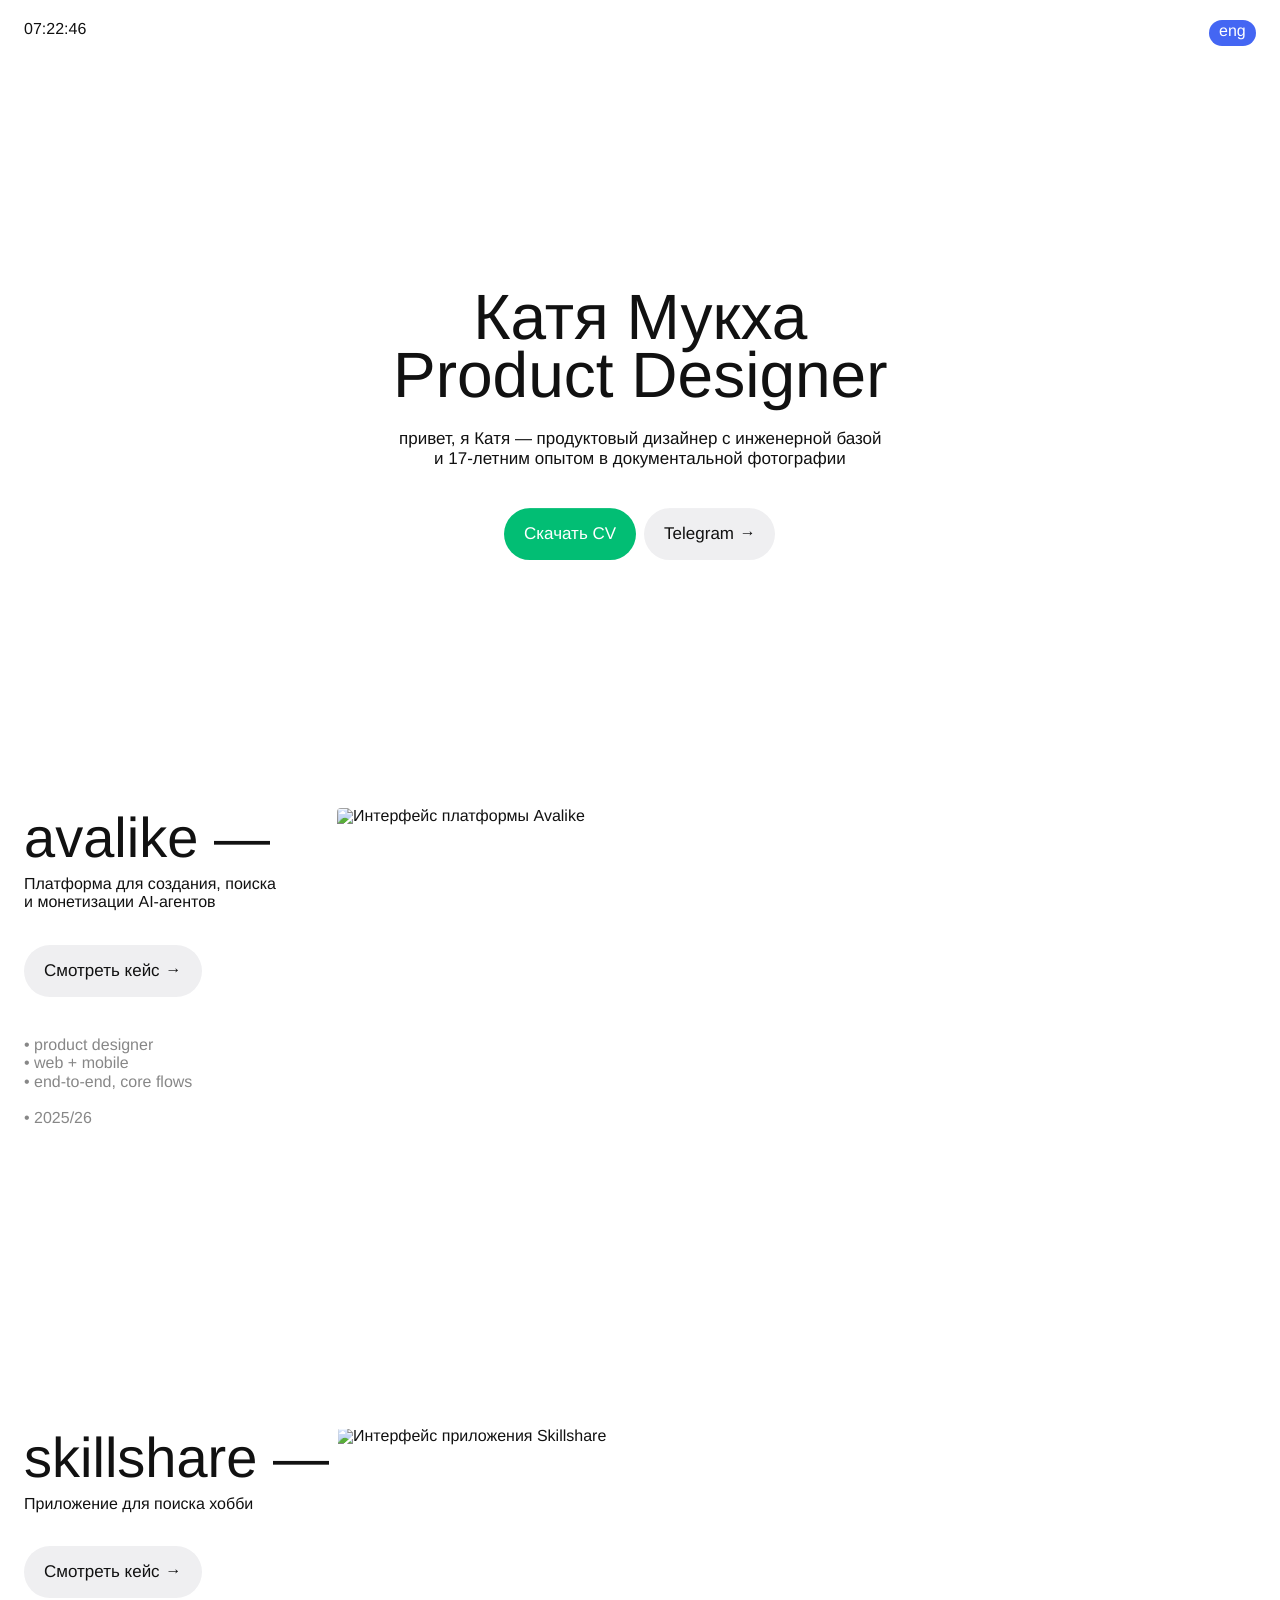
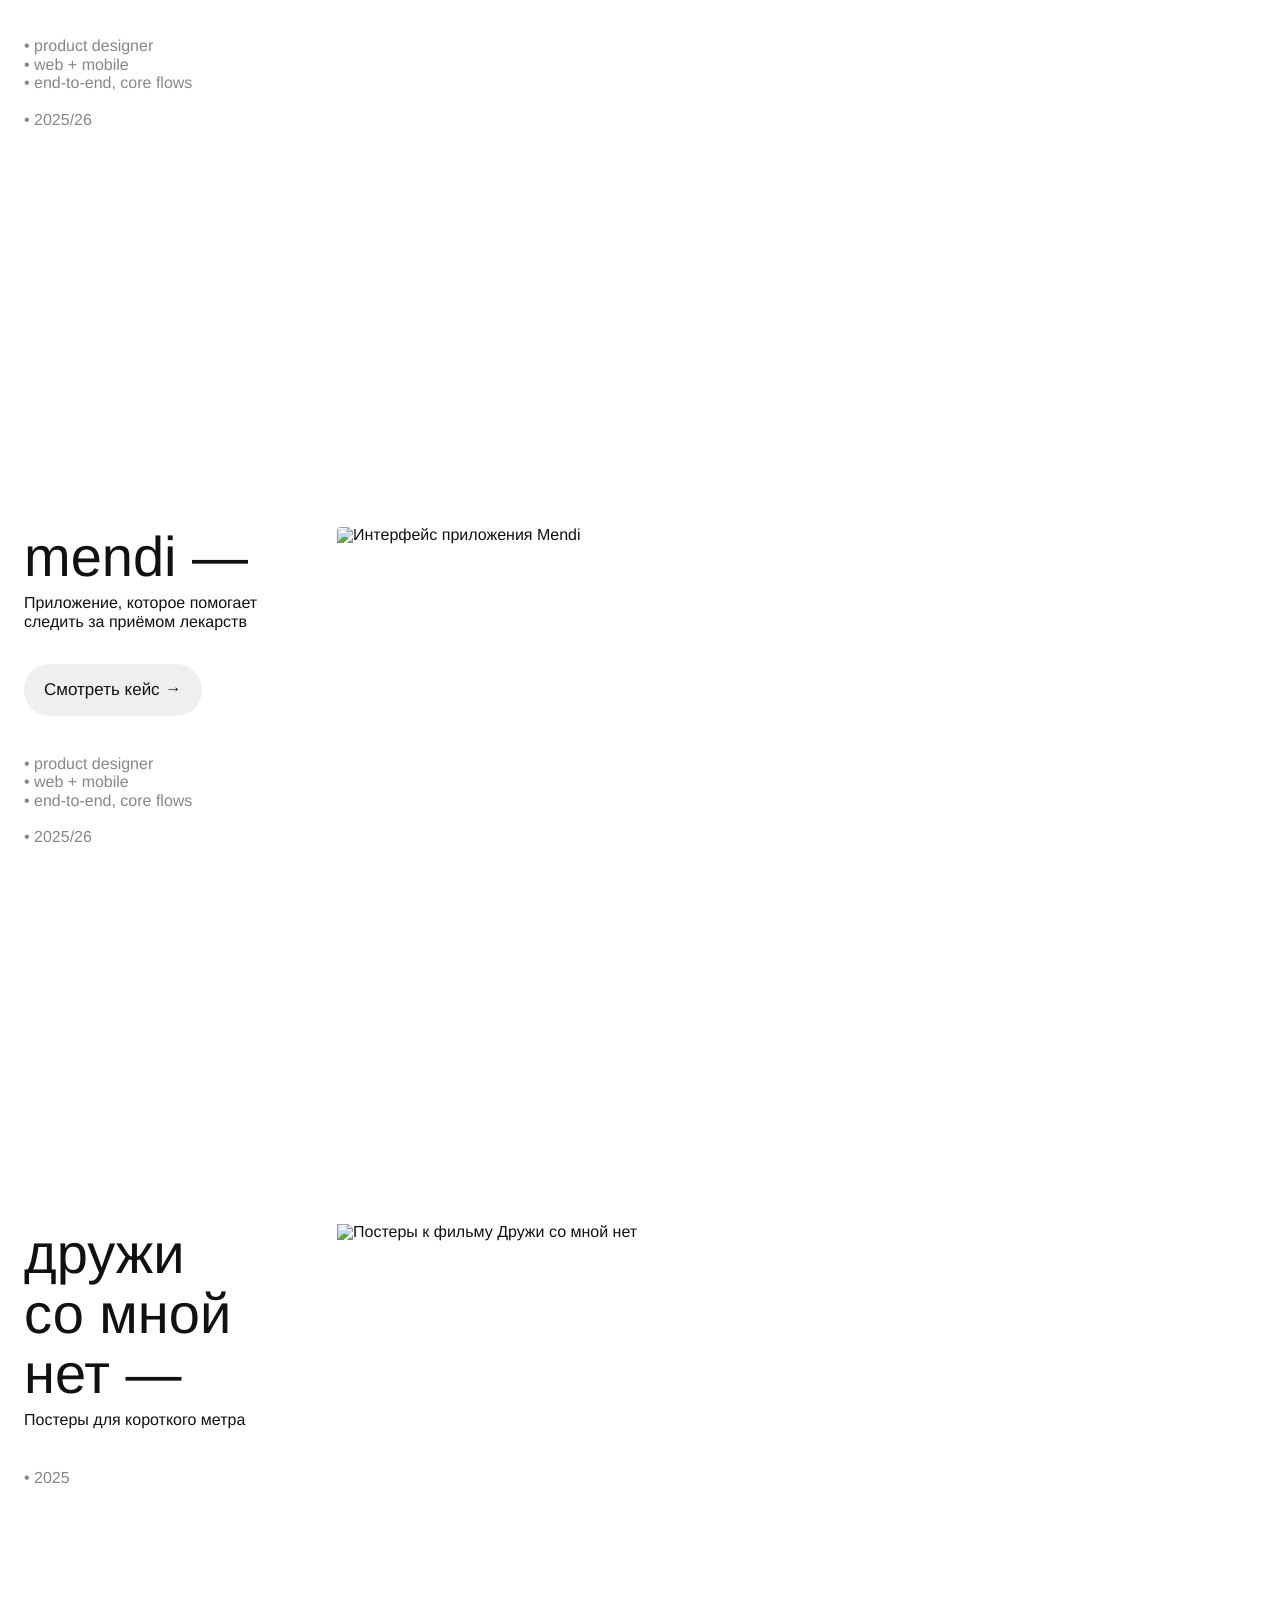
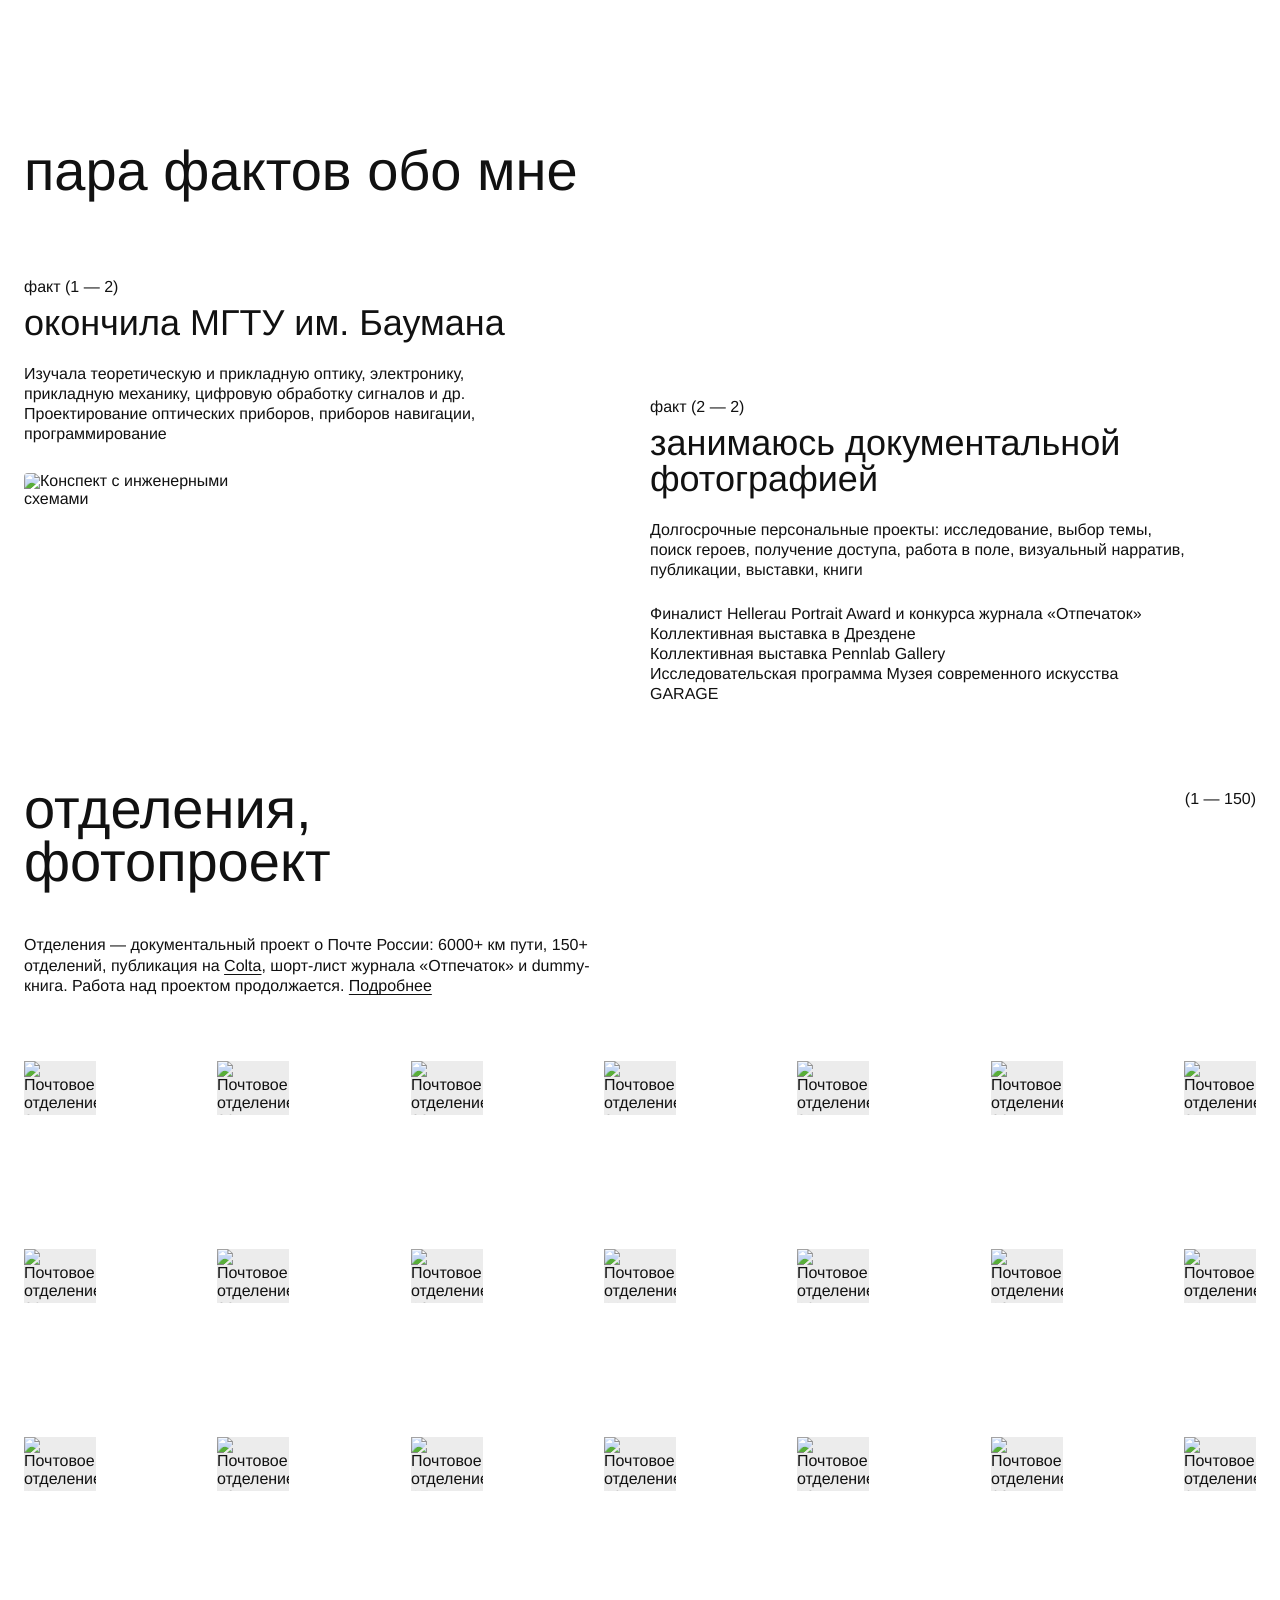
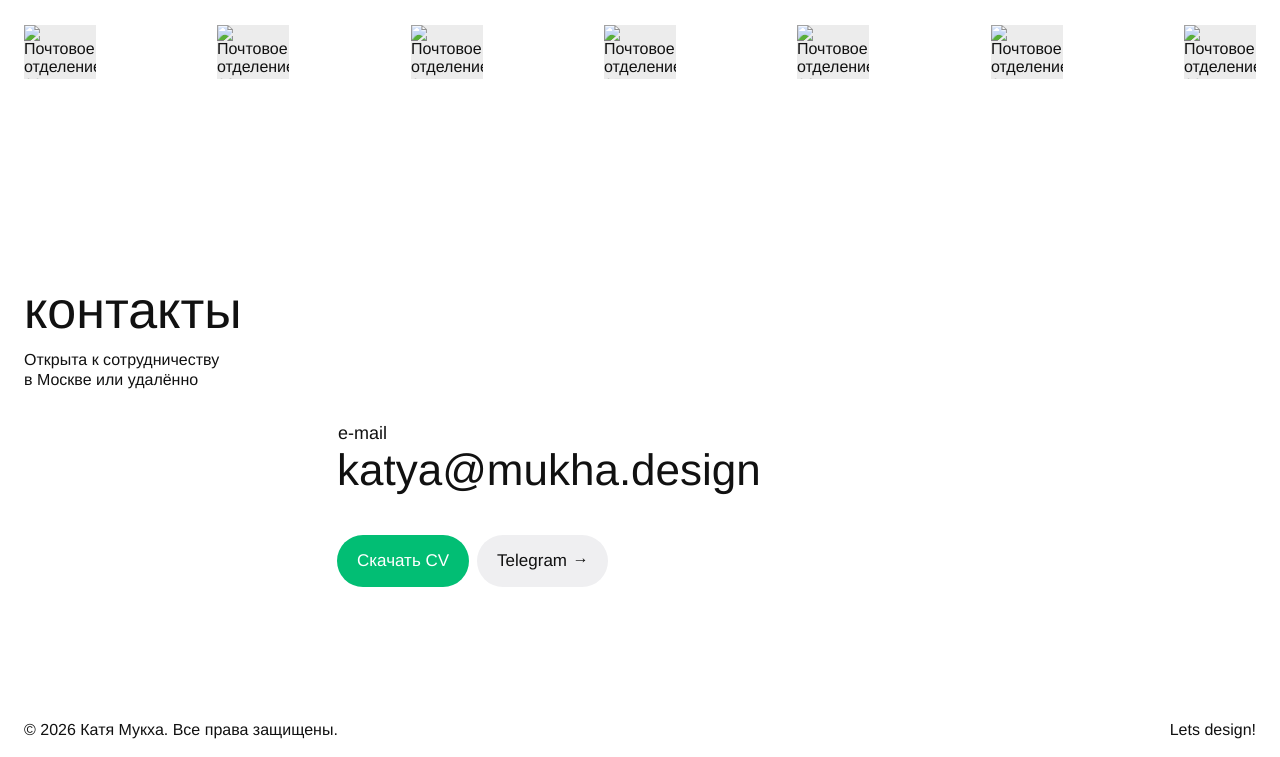
==== assets/images/index.html @ c57d410d "доработка" ====
<!doctype html>
<html lang="ru">
<head>
  <meta charset="utf-8" />
  <meta name="viewport" content="width=device-width, initial-scale=1" />
  <title>Катя Мукха — Product Designer</title>
  <link rel="icon" type="image/svg+xml" href="assets/favicon.svg" />
  <style>
    @font-face {
      font-family: "CoFo Sans";
      src:
        url("assets/fonts/cofosans-thin-trial.woff2") format("woff2"),
        url("assets/fonts/cofosanspro-thin-trial.woff") format("woff");
      font-weight: 100;
      font-style: normal;
      font-display: swap;
    }

    @font-face {
      font-family: "CoFo Sans";
      src:
        url("assets/fonts/cofosans-regular-trial.woff2") format("woff2"),
        url("assets/fonts/cofosanspro-regular-trial.woff") format("woff");
      font-weight: 400;
      font-style: normal;
      font-display: swap;
    }

    @font-face {
      font-family: "CoFo Sans";
      src: url("assets/fonts/cofosanspro-medium-trial.woff") format("woff");
      font-weight: 500;
      font-style: normal;
      font-display: swap;
    }

:root {
      --bg: #fff;
      --blue: #111111;
      --blue-hover: #2f3437;
      --link-hover: #454b4f;
      --graphite: #2f3437;
      --text: #111111;
      --page-x: 24px;
      --header-top: clamp(20px, 3.5svh, 28px);
      --hero-top: clamp(280px, 38svh, 345px);
      --bottom-offset: clamp(24px, 5svh, 40px);
      --hero-hand-center-y: 111px;
      --hero-visual-center-shift: 64px;
      --section-heading-size: 56px;
      --section-heading-line-height: 0.95;
      --font-main: "CoFo Sans", Arial, Helvetica, sans-serif;
    }

    * {
      box-sizing: border-box;
    }

    html,
    body {
      margin: 0;
      min-height: 100%;
      overflow-x: hidden;
      background: var(--bg);
      color: var(--text);
      font-family: var(--font-main);
      font-synthesis: none;
      -webkit-font-smoothing: antialiased;
      -moz-osx-font-smoothing: grayscale;
      text-rendering: geometricPrecision;
    }

    a {
      color: inherit;
      text-decoration: none;
    }

    .brand__name,
    .brand__role,
    .case-preview__title,
    .facts-section__title,
    .fact-card__title,
    .photo-project__title,
    .contacts__title {
      font-family: var(--font-main);
      font-weight: 100;
    }

    .custom-cursor {
      position: fixed;
      left: 0;
      top: 0;
      width: 20px;
      height: 20px;
      padding: 0;
      display: flex;
      align-items: center;
      justify-content: center;
      gap: 0;
      background: #4267ff;
      border: 0;
      border-radius: 50%;
      pointer-events: none;
      opacity: 0;
      transform: translate(-50%, -50%);
      z-index: 9998;
      overflow: hidden;
      white-space: nowrap;
      transition: opacity 0.15s ease, transform 0.15s ease, width 0.18s ease, height 0.18s ease, padding 0.18s ease, background-color 0.18s ease, border-radius 0.18s ease;
    }

    .custom-cursor::before {
      content: none;
    }

    .custom-cursor::after {
      content: "";
      color: #fff;
      font-family: var(--font-main);
      font-size: 14px;
      line-height: 1;
      transform: translateY(-1px);
    }

    .custom-cursor.is-case-hover {
      width: max-content;
      height: auto;
      padding: 4px 12px;
      gap: 8px;
      border-radius: 999px;
      background: #4267ff;
    }

    .custom-cursor.is-case-hover::before {
      content: "";
      flex: 0 0 auto;
      width: 15px;
      height: 11px;
      background: url("assets/images/eye.svg") center / contain no-repeat;
    }

    .custom-cursor.is-case-hover::after {
      content: "СМОТРЕТЬ КЕЙС";
      color: #fff;
      font-family: "CoFo Sans Mono Trial", "Courier New", monospace;
      font-size: 14px;
      line-height: 20px;
      font-weight: 400;
      letter-spacing: 0;
      transform: none;
    }

    .custom-cursor.is-visible {
      opacity: 1;
    }

    .custom-cursor.is-on-contacts {
      background: #4267ff;
    }

    .custom-cursor.is-on-light-control {
      background: #fff;
    }

    .custom-cursor.is-avatar-hover {
      opacity: 0;
    }

    .cursor-text-mask {
      position: fixed;
      inset: 0;
      z-index: 10000;
      pointer-events: none;
      color: var(--bg);
      opacity: 0;
      clip-path: circle(10px at var(--cursor-x, -100px) var(--cursor-y, -100px));
      transition: opacity 0.15s ease;
    }

    .cursor-text-mask * {
      color: #fff !important;
      border-color: #fff !important;
      text-decoration-color: #fff !important;
      box-shadow: none !important;
    }

    .cursor-text-mask.is-on-contacts * {
      color: #fff !important;
      border-color: #fff !important;
      text-decoration-color: #fff !important;
    }

    .cursor-text-mask.is-on-light-control * {
      color: #4267ff !important;
      border-color: #4267ff !important;
      text-decoration-color: #4267ff !important;
    }

    .cursor-text-mask.is-visible {
      opacity: 1;
    }

    .cursor-text-mask.is-hidden-on-media,
    .cursor-text-mask.is-hidden-on-avatar {
      opacity: 0;
    }

    .cursor-text-mask .site {
      background: transparent;
    }

    .cursor-text-mask .hero-screen,
    .cursor-text-mask .case-preview,
    .cursor-text-mask .facts-section,
    .cursor-text-mask .photo-project,
    .cursor-text-mask .contacts-section {
      background: transparent;
    }

    .cursor-text-mask img,
    .cursor-text-mask video,
    .cursor-text-mask picture,
    .cursor-text-mask .custom-cursor,
    .cursor-text-mask .cursor-text-mask {
      visibility: hidden;
    }

    .cursor-text-mask .cv-button,
    .cursor-text-mask .telegram-link,
    .cursor-text-mask .case-preview__button,
    .cursor-text-mask .language-switch {
      background: transparent !important;
      color: #fff !important;
      box-shadow: none;
    }

    .cursor-text-mask .char {
      opacity: 1;
      transform: none;
      animation: none;
    }

    .cursor-text-mask .case-preview::before,
    .cursor-text-mask .case-preview::after {
      color: #fff !important;
      border-color: #fff !important;
      text-decoration-color: #fff !important;
    }

    @media (pointer: fine) {
      html,
      body,
      a,
      button,
      .case-preview__media,
      .case-preview__media * {
        cursor: none;
      }
    }

    @media (pointer: coarse) {
      .custom-cursor,
      .cursor-text-mask {
        display: none;
      }
    }

    .site {
      width: 100%;
      min-height: 100%;
      overflow-x: clip;
      background: var(--bg);
    }

    .hero-screen {
      position: relative;
      width: 100%;
      min-height: 86svh;
      background: #fff;
      overflow: hidden;
    }

    .header {
      position: absolute;
      top: clamp(112px, 13svh, 142px);
      left: 50%;
      z-index: 2;
      width: min(760px, calc(100vw - var(--page-x) * 2));
      display: flex;
      flex-direction: column;
      align-items: center;
      justify-content: center;
      gap: 0;
      padding: 0;
      background: transparent;
      transform: translateX(-50%);
    }

    .brand {
      display: flex;
      flex-direction: column;
      align-items: center;
      margin: 0;
      text-align: center;
      text-decoration: none;
    }

    .hero-hand {
      width: auto;
      height: 33px;
      display: block;
      margin-bottom: 48px;
      object-fit: contain;
      opacity: 0;
      rotate: 0deg;
      transform: translateY(calc(50svh - var(--hero-hand-center-y))) scale(0.92);
      transform-origin: center center;
      transition: opacity 0.32s ease, transform 0.78s cubic-bezier(0.22, 1, 0.36, 1);
      will-change: opacity, transform, rotate;
    }

    .hero-screen.is-hand-visible .hero-hand {
      opacity: 1;
      transform: translateY(calc(50svh - var(--hero-hand-center-y))) scale(1);
    }

    .hero-screen.is-hand-settled .hero-hand {
      opacity: 1;
      transform: translateY(0) scale(1);
    }

    .hero-screen.is-hand-waving .hero-hand {
      animation: heroHandIntroWave 860ms cubic-bezier(0.22, 1, 0.36, 1) 120ms both;
    }

    .brand:hover .hero-hand,
    .hero-hand:hover {
      animation: heroHandHoverWave 820ms cubic-bezier(0.22, 1, 0.36, 1) both;
    }

    @keyframes heroHandIntroWave {
      0% { rotate: 0deg; }
      20% { rotate: 10deg; }
      40% { rotate: -8deg; }
      62% { rotate: 7deg; }
      82% { rotate: -3deg; }
      100% { rotate: 0deg; }
    }

    @keyframes heroHandHoverWave {
      0% { rotate: 0deg; }
      20% { rotate: 10deg; }
      40% { rotate: -8deg; }
      62% { rotate: 7deg; }
      82% { rotate: -3deg; }
      100% { rotate: 0deg; }
    }

    .brand__text {
      padding-top: 0;
      display: flex;
      flex-direction: column;
      align-items: center;
      justify-content: center;
      line-height: 54px;
      opacity: 0;
      transform: translateY(18px);
      transition: opacity 0.7s cubic-bezier(0.22, 1, 0.36, 1), transform 0.7s cubic-bezier(0.22, 1, 0.36, 1);
      will-change: opacity, transform;
    }

    .hero-screen.is-brand-visible .brand__text {
      opacity: 1;
      transform: translateY(0);
    }

    .brand__name {
      position: relative;
      margin: 0 0 6px;
      font-family: var(--font-main);
      font-size: 64px;
      line-height: 47px;
      font-weight: 100;
    }

    .brand__role {
      margin: 0;
      font-family: var(--font-main);
      font-size: 64px;
      line-height: 47px;
      font-weight: 100;
    }

    .header__actions {
      display: flex;
      align-items: center;
      justify-content: center;
      gap: 8px;
      margin-top: 38px;
      opacity: 0;
      transform: translateY(14px);
      transition: opacity 0.62s cubic-bezier(0.22, 1, 0.36, 1), transform 0.62s cubic-bezier(0.22, 1, 0.36, 1);
      will-change: opacity, transform;
    }

    .hero-screen.is-actions-visible .header__actions {
      opacity: 1;
      transform: translateY(0);
    }

    .telegram-link {
      display: inline-flex;
      align-items: center;
      justify-content: center;
      gap: 6px;
      height: 52px;
      width: auto;
      padding: 0 20px 2px;
      border-radius: 999px;
      background: #EFEFF1;
      color: var(--blue);
      font-family: var(--font-main);
      font-size: 17px;
      line-height: 1;
      font-weight: 400;
      text-decoration: none;
      transform-origin: center center;
      transition: color 0.2s ease, background-color 0.2s ease, transform 0.2s ease;
    }

    .telegram-link::after {
      content: "→";
      font-size: 0.94em;
      line-height: 1;
      transform: translateY(1px);
    }

    .telegram-link:hover {
      color: var(--link-hover);
      background: #EFEFF1;
      text-decoration: none;
      transform: scale(0.98);
    }

    .cv-button,
    .case-preview__button {
      display: inline-flex;
      align-items: center;
      justify-content: center;
      gap: 6px;
      border-radius: 999px;
      background: var(--blue);
      color: #fff;
      font-family: var(--font-main);
      font-size: 15px;
      line-height: 1;
      font-weight: 420;
      text-decoration: none;
      border: 0;
      outline: 0;
      box-shadow: none;
      transform-origin: center center;
      transition: background-color 0.2s ease, transform 0.2s ease;
      will-change: transform;
    }

    .cv-button,
    .case-preview__button {
      width: fit-content;
      min-width: 0;
      height: auto;
      padding: 10px 40px;
    }

    .cv-button {
      height: 52px;
      width: auto;
      padding: 0 20px 2px;
      font-family: var(--font-main);
      font-size: 17px;
      font-weight: 400;
      background: #02BE74;
    }

    .case-preview__button {
      width: 148px;
      height: 58px;
      padding: 0;
      font-family: var(--font-main);
      font-size: 14px;
      font-weight: 420;
      background: #EFEFF1;
      color: var(--blue);
    }

    .case-preview__button::after {
      content: "→";
      font-size: 0.94em;
      line-height: 1;
      transform: translateY(1px);
    }

    .cv-button:hover {
      background: #02BE74;
      transform: scale(0.98);
      border: 0;
      outline: 0;
      box-shadow: none;
    }

    .case-preview__button:hover {
      color: var(--link-hover);
      background: #EFEFF1;
      transform: scale(0.98);
      border: 0;
      outline: 0;
      box-shadow: none;
    }

    .cv-button:focus,
    .cv-button:focus-visible,
    .case-preview__button:focus,
    .case-preview__button:focus-visible {
      outline: 0;
      box-shadow: none;
    }

    .cv-button:active,
    .case-preview__button:active {
      transform: scale(0.96);
    }

    .hero {
      position: static;
      width: 100%;
      margin-top: 30px;
    }


    .hero__title {
      margin: 0 auto;
      max-width: 760px;
      font-family: var(--font-main);
      font-size: 17px;
      line-height: 1.2;
      font-weight: 500;
      letter-spacing: 0;
      text-align: center;
      overflow: visible;
    }

    .hero__line {
      display: block;
      width: fit-content;
      margin-right: auto;
      margin-left: auto;
      opacity: 0;
      transform: translateY(16px);
      will-change: opacity, transform;
      transition: opacity 0.66s cubic-bezier(0.22, 1, 0.36, 1), transform 0.66s cubic-bezier(0.22, 1, 0.36, 1);
    }

    .hero__line--2 {
      transition-delay: 0.1s;
    }

    .hero__line--3 {
      transition-delay: 0.2s;
    }

    .hero-screen.is-hero-text-visible .hero__line {
      opacity: 1;
      transform: translateY(0);
    }

    .hover-avatar {
      position: fixed;
      left: 0;
      top: 0;
      width: 200px;
      height: auto;
      display: block;
      opacity: 0;
      pointer-events: none;
      transform: translate(-50%, -50%) scale(0.18);
      transform-origin: center center;
      z-index: 9997;
      transition: opacity 0.2s ease, transform 0.28s cubic-bezier(0.22, 1, 0.36, 1);
      will-change: opacity, transform, left, top;
    }

    .hover-avatar.is-visible {
      opacity: 1;
      transform: translate(-50%, -50%) scale(1);
    }

    .scroll-wolf {
      position: fixed;
      right: 20px;
      bottom: 18px;
      z-index: 9996;
      width: 360px;
      height: 300px;
      opacity: 0;
      pointer-events: none;
      transform: translateY(140px) translateX(30px) scale(0.55) rotate(-8deg);
      transform-origin: right bottom;
      will-change: transform, opacity;
    }

    .scroll-wolf.is-visible {
      opacity: 1;
      animation: wolfEnter 0.7s cubic-bezier(0.22, 1, 0.36, 1) forwards,
        wolfIdle 1.1s ease-in-out 0.75s 2;
    }

    .scroll-wolf.is-biting .scroll-wolf__lower {
      animation: wolfJawSnap 0.18s ease-in-out 0s 5 alternate;
    }

    .scroll-wolf__body {
      position: relative;
      width: 100%;
      height: 100%;
    }

    .scroll-wolf__upper,
    .scroll-wolf__lower {
      position: absolute;
      right: 0;
      bottom: 0;
      display: block;
      width: 100%;
      height: auto;
      object-fit: contain;
      user-select: none;
      -webkit-user-drag: none;
    }

    .scroll-wolf__upper {
      z-index: 2;
    }

    .scroll-wolf__lower {
      z-index: 1;
      transform-origin: 82% 58%;
    }

    @keyframes wolfEnter {
      0% {
        opacity: 0;
        transform: translateY(140px) translateX(30px) scale(0.55) rotate(-8deg);
      }

      45% {
        opacity: 1;
        transform: translateY(-8px) translateX(0) scale(1.03) rotate(1deg);
      }

      70% {
        opacity: 1;
        transform: translateY(10px) translateX(0) scale(0.97) rotate(-2deg);
      }

      100% {
        opacity: 1;
        transform: translateY(0) translateX(0) scale(1) rotate(0deg);
      }
    }

    @keyframes wolfIdle {
      0%, 100% {
        transform: translateY(0) translateX(0) scale(1) rotate(0deg);
      }

      50% {
        transform: translateY(-4px) translateX(-2px) scale(1.01) rotate(-1deg);
      }
    }

    @keyframes wolfJawSnap {
      0% {
        transform: rotate(0deg) translateY(0);
      }

      100% {
        transform: rotate(16deg) translateY(6px);
      }
    }

    .hero__meta {
      position: absolute;
      left: 24px;
      right: auto;
      top: 20px;
      margin: 0;
      font-family: var(--font-main);
      font-size: 16px;
      line-height: 1.2;
      font-weight: 400;
      opacity: 1;
      transform: translateX(0);
      transition: transform 0.55s cubic-bezier(0.22, 1, 0.36, 1), opacity 0.35s ease;
      will-change: transform, opacity;
    }

    @keyframes heroMetaFade {
      from {
        opacity: 0;
      }

      to {
        opacity: 1;
      }
    }

    .hero__meta p {
      margin: 0;
    }

    .language-switch {
      position: absolute;
      top: 20px;
      right: 24px;
      display: inline-flex;
      align-items: center;
      justify-content: center;
      width: fit-content;
      min-width: 0;
      height: 26px;
      padding: 4px 10px 6px;
      border-radius: 18px;
      background: #4466F3;
      color: #FFFFFF;
      font-family: var(--font-main);
      font-size: 16px;
      line-height: 1;
      font-weight: 400;
      letter-spacing: 0;
      text-decoration: none;
      transform-origin: center center;
      transition: background-color 0.2s ease, transform 0.2s ease;
      will-change: transform;
    }

    .language-switch:hover {
      background: #4466F3;
      color: #FFFFFF;
      transform: scale(0.98);
    }

    .language-switch:active {
      transform: scale(0.96);
    }

    .animate-chars .word {
      display: inline-block;
      white-space: nowrap;
    }

    .animate-chars .char {
      display: inline-block;
      opacity: 0;
      transform: translateY(calc(10px + var(--i) * 0.06px));
      animation: charFadeUp 0.8s cubic-bezier(0.22, 1, 0.36, 1) forwards;
      animation-delay: calc(0.08s + var(--i) * 0.014s);
      will-change: opacity, transform;
    }

    .animate-chars--meta .char {
      transform: none;
      animation-name: metaFadeIn;
      animation-duration: 0.5s;
      animation-timing-function: ease;
      animation-delay: calc(2.35s + var(--i) * 0.012s);
    }

    @keyframes charFadeUp {
      to {
        opacity: 1;
        transform: translateY(0);
      }
    }

    @keyframes metaFadeIn {
      to {
        opacity: 1;
      }
    }

    .case-preview {
      position: relative;
      min-height: auto;
      padding: 0 var(--page-x) 92px;
      background: var(--bg);
    }

    .site > .case-preview:nth-of-type(even) {
      background: #fff;
    }

    .site > .case-preview:nth-of-type(odd) {
      background: var(--bg);
    }

    .case-preview--skillshare {
      background: #fff;
    }

    .case-preview__meta {
      display: grid;
      grid-template-columns: repeat(12, minmax(0, 1fr));
      column-gap: 20px;
      align-items: start;
      min-height: auto;
      padding-top: 8px;
      font-size: 16px;
      line-height: 1.2;
      font-weight: 400;
      color: var(--blue);
      opacity: 0;
      transform: translateY(8px);
      transition: opacity 0.45s ease 0.12s, transform 0.55s cubic-bezier(0.22, 1, 0.36, 1) 0.12s;
    }

    .case-preview.is-visible .case-preview__meta {
      opacity: 1;
      transform: translateY(0);
    }

    .case-preview__meta-item:first-child {
      grid-column: 1 / span 3;
    }

    .case-preview__meta-item:not(:first-child):not(.case-preview__meta-item--year) {
      grid-column: 4 / span 6;
    }

    .case-preview__meta-item--year {
      grid-column: 11 / -1;
      text-align: right;
    }

    .case-preview__content {
      display: grid;
      grid-template-columns: repeat(12, minmax(0, 1fr));
      column-gap: 20px;
      align-items: start;
      padding-top: 56px;
    }

    .case-preview__info {
      grid-column: 1 / span 3;
      min-width: 0;
      padding-top: 80px;
    }

    .case-preview__media {
      grid-column: 4 / -1;
      overflow: visible;
    }

    .case-preview__title {
      margin: 0 0 8px;
      font-family: var(--font-main);
      font-size: 56px;
      line-height: 60px;
      font-weight: 100;
      color: var(--blue);
      white-space: nowrap;
    }

    .case-preview__title-link {
      color: inherit;
      text-decoration: none;
      transition: color 0.2s ease, transform 0.2s ease;
    }

    .case-preview__title-link:hover {
      color: var(--blue-hover);
    }

    .case-preview__description {
      margin: 0 0 32px;
      font-family: var(--font-main);
      font-size: 16px;
      line-height: 115%;
      font-weight: 400;
      color: var(--blue);
    }

    .case-preview__media {
      min-width: 0;
    }

    .case-preview__image {
      width: 100%;
      height: auto;
      max-width: none;
      display: block;
      object-fit: contain;
      border: 0;
      outline: 0;
      box-shadow: none;
      background: transparent;
      transform: scale(1);
      transition: transform 0.24s ease, filter 0.24s ease;
      will-change: transform;
    }

    .case-preview:not(.case-preview--friends) .case-preview__media:hover .case-preview__image {
      transform: scale(0.985);
      filter: saturate(1.04);
    }

    .case-preview--avalike .case-preview__image {
      aspect-ratio: 1920 / 1061;
      border-radius: 4px;
    }

    .case-preview--skillshare .case-preview__image {
      aspect-ratio: 1920 / 1227;
    }

    .case-preview--mendi .case-preview__image {
      aspect-ratio: 1920 / 1222;
    }

    .case-preview--friends .case-preview__image {
      aspect-ratio: 1920 / 870;
    }

    video.case-preview__image {
      height: auto;
      border: 0;
      outline: 0;
      box-shadow: none;
      background: transparent;
      appearance: none;
    }

    .case-preview--skillshare .case-preview__image {
      clip-path: none;
    }

    .case-preview--friends {
      padding-bottom: 132px;
    }

    .facts-section {
      padding: 0 var(--page-x) 120px;
      background: #fff;
      color: var(--blue);
    }

    .facts-section__header {
      display: grid;
      grid-template-columns: repeat(12, minmax(0, 1fr));
      column-gap: 20px;
      padding-top: 28px;
    }

    .facts-section__title {
      grid-column: 1 / span 6;
      margin: 0;
      font-family: var(--font-main);
      font-size: 64px;
      line-height: 1;
      font-weight: 100;
      letter-spacing: 0;
    }

    .facts-section__grid {
      display: grid;
      grid-template-columns: repeat(12, minmax(0, 1fr));
      column-gap: 20px;
      align-items: start;
      margin-top: 180px;
    }

    .fact-card {
      color: var(--blue);
    }

    .fact-card--left {
      grid-column: 1 / span 5;
      transform: translateY(-100px);
    }

    .fact-card--right {
      grid-column: 7 / -1;
      transform: translateY(20px);
    }

    .fact-card__meta {
      margin: 0 0 8px;
      font-family: var(--font-main);
      font-size: 16px;
      line-height: 1.2;
      font-weight: 400;
    }

    .fact-card__title {
      margin: 0 0 24px;
      font-family: var(--font-main);
      font-size: 36px;
      line-height: 1;
      font-weight: 100;
    }

    .fact-card--left .fact-card__title {
      white-space: nowrap;
    }

    .fact-card--right .fact-card__title {
      white-space: nowrap;
    }

    .fact-card__text {
      max-width: 540px;
      margin: 0 0 24px;
      font-family: var(--font-main);
      font-size: 16px;
      line-height: 1.25;
      font-weight: 400;
    }

    .fact-card__image {
      display: block;
      width: 118px;
      height: auto;
      margin-top: 28px;
      object-fit: cover;
      border: 0;
      outline: 0;
      box-shadow: none;
    }

    .photo-project {
      min-height: 100svh;
      padding: 0 var(--page-x) calc(16.5svh + 4px);
      background: var(--bg);
      color: var(--blue);
    }

    .photo-project__header {
      display: grid;
      grid-template-columns: repeat(12, minmax(0, 1fr));
      column-gap: 20px;
      align-items: start;
      padding-top: 8px;
    }

    .photo-project__title {
      grid-column: 1 / span 6;
      grid-row: 1;
      margin: 0;
      font-family: var(--font-main);
      font-size: 60px;
      line-height: 0.95;
      font-weight: 100;
      letter-spacing: 0;
    }

    .photo-project__title-muted {
      color: rgba(17, 17, 17, 0.22);
    }

    .photo-project__counter {
      grid-column: 11 / -1;
      grid-row: 1;
      justify-self: end;
      margin-top: 8px;
      font-family: var(--font-main);
      font-size: 16px;
      line-height: 1.2;
      font-weight: 400;
    }

    .photo-project__description {
      grid-column: 1 / span 6;
      grid-row: 2;
      margin: 48px 0 0;
      max-width: none;
      font-family: var(--font-main);
      font-size: 16px;
      line-height: calc(1.15em + 2px);
      font-weight: 400;
      color: var(--blue);
    }

    .photo-project__more {
      display: inline;
      margin-top: 0;
      color: inherit;
      text-decoration: underline;
      text-decoration-thickness: 1px;
      text-underline-offset: 3px;
      transition: color 0.2s ease, transform 0.2s ease;
      transform-origin: left center;
      white-space: nowrap;
    }

    .photo-project__more:hover {
      color: var(--link-hover);
      transform: scale(0.98);
    }

    .photo-project__grid {
      display: grid;
      grid-template-columns: repeat(7, 72px);
      justify-content: space-between;
      column-gap: 0;
      row-gap: 134px;
      margin-top: 64px;
      overflow: visible;
    }

    .photo-project__item {
      position: relative;
      justify-self: stretch;
      width: 72px;
      margin: 0;
      z-index: 1;
    }

    .photo-project__item:hover {
      z-index: 20;
    }

    .photo-project__number {
      display: none;
    }

    .photo-project__image {
      width: 72px;
      aspect-ratio: 4 / 3;
      display: block;
      object-fit: cover;
      background: rgba(17, 17, 17, 0.08);
      border: 0;
      outline: 0;
      box-shadow: none;
      transform: scale(1);
      transform-origin: center center;
      transition: transform 0.28s cubic-bezier(0.22, 1, 0.36, 1);
      will-change: transform;
    }

    .photo-project__item:hover .photo-project__image {
      transform: scale(4.4146);
    }

    .photo-project__item:nth-child(7n + 1) .photo-project__image {
      transform-origin: left center;
    }

    .photo-project__item:nth-child(7n + 1):hover .photo-project__image {
      transform: translateX(-40px) scale(4.4146);
    }

    .photo-project__item:nth-child(7n) .photo-project__image {
      transform-origin: right center;
    }

    .photo-project__item:nth-child(7n):hover .photo-project__image {
      transform: translateX(40px) scale(4.4146);
    }

    .contacts-section {
      position: relative;
      min-height: 83.333svh;
      padding: 36px var(--page-x) 40px;
      background: var(--bg);
      color: var(--blue);
    }

    .contacts__title {
      margin: 0;
      font-family: var(--font-main);
      font-size: 60px;
      line-height: 0.95;
      font-weight: 100;
      letter-spacing: 0;
    }

    .contacts__name {
      margin: 0 0 10px;
      font-family: var(--font-main);
      font-size: 16px;
      line-height: 1.2;
      font-weight: 400;
    }

    .contacts__location {
      margin: 0 0 24px;
      font-family: var(--font-main);
      font-size: 16px;
      line-height: 1.2;
      font-weight: 400;
    }

    .contacts__intro {
      max-width: 300px;
      margin: 28px 0 0;
      font-family: var(--font-main);
      font-size: 16px;
      line-height: 1.5;
      font-weight: 400;
    }

    .contacts__details {
      position: absolute;
      left: var(--page-x);
      right: var(--page-x);
      bottom: 274px;
      display: grid;
      grid-template-columns: repeat(12, minmax(0, 1fr));
      column-gap: 40px;
      row-gap: 28px;
      margin-top: 0;
    }

    .contacts__item {
      margin: 0;
    }

    .contacts__item--email {
      grid-column: 4 / span 5;
      grid-row: 1;
      transform: translateY(40px);
    }

    .contacts__item--tel,
    .contacts__item--telegram {
      grid-column: 8 / -1;
      grid-row: 1;
      transform: translateY(40px);
    }

    .contacts__item--cv {
      grid-column: 4 / span 4;
      transform: translateY(44px);
    }

    .contacts__actions {
      display: flex;
      align-items: center;
      gap: 8px;
      margin-top: 20px;
    }

    .contacts__label {
      display: block;
      margin-bottom: 12px;
      font-family: var(--font-main);
      font-size: 16px;
      line-height: 1;
      font-weight: 400;
    }

    .contacts__value {
      position: relative;
      display: inline-block;
      font-family: var(--font-main);
      font-size: 30px;
      line-height: 1;
      font-weight: 400;
      color: inherit;
      text-decoration: none;
      transition: opacity 0.2s ease, transform 0.2s ease;
      transform-origin: center center;
    }

    .contacts__item--email .contacts__value,
    .contacts__item--tel .contacts__value {
      top: -8px;
      font-size: 24px;
      font-weight: 100;
      white-space: nowrap;
    }

    .contacts__value:hover {
      opacity: 0.72;
      transform: scale(0.98);
    }

    .contacts__year {
      position: absolute;
      left: var(--page-x);
      bottom: 20px;
      font-family: var(--font-main);
      font-size: 16px;
      line-height: 1.2;
      font-weight: 400;
    }



    /**/
    .hero-screen {
      min-height: 100svh;
    }

    .case-preview {
      min-height: auto;
      padding: 36px var(--page-x) 76px;
    }

    .case-preview--avalike {
      margin-top: -128px;
    }

    /**/
    @media (min-width: 901px) {
      .site .header {
        top: calc(50svh - var(--hero-visual-center-shift)); /**/
        transform: translate(-50%, -50%);
      }

      .site .hero-hand {
        --hero-hand-intro-y: calc(50svh - var(--hero-visual-center-shift) - var(--hero-hand-center-y)); /**/
        transform: translateY(var(--hero-hand-intro-y)) scale(0.92);
      }

      .site .hero-screen.is-hand-visible .hero-hand {
        transform: translateY(var(--hero-hand-intro-y)) scale(1);
      }

      .site .hero-screen.is-hand-settled .hero-hand {
        transform: translateY(0) scale(1);
      }
    }

    .case-preview__content {
      padding-top: 0;
    }

    .case-preview__info {
      padding-top: 0;
    }

    .case-preview__media {
      grid-column: 4 / -1;
      min-width: 0;
      align-self: start;
      overflow: visible;
    }

    .case-preview__image {
      width: 100%;
      height: auto;
      max-width: none;
      display: block;
      object-fit: contain;
      border: 0;
      outline: 0;
      box-shadow: none;
      background: transparent;
      transform: scale(1);
      transition: transform 0.24s ease, filter 0.24s ease;
      will-change: transform;
    }

    video.case-preview__image {
      height: auto;
      border: 0;
      outline: 0;
      box-shadow: none;
      background: transparent;
      appearance: none;
    }

    .case-preview--skillshare .case-preview__image {
      clip-path: inset(1px);
    }

    .case-preview--friends {
      padding-bottom: 56px;
    }

    .site > .case-preview:nth-of-type(even) {
      background: #fff;
    }

    .site > .case-preview:nth-of-type(odd) {
      background: var(--bg);
    }

    @media (prefers-reduced-motion: reduce) {
      .animate-chars .char,
      .hero-hand,
      .brand__text,
      .header__actions,
      .hero__line,
      .hero__meta,
      .language-switch {
        opacity: 1;
        transform: none;
        transition: none;
        animation: none;
      }
    }

    @media (max-width: 1200px) {
      .facts-section__title {
        grid-column: 1 / span 8;
        font-size: 56px;
      }

      .facts-section__grid {
        margin-top: 120px;
      }

      .fact-card--left {
        grid-column: 1 / span 5;
      }

      .fact-card--right {
        grid-column: 7 / span 5;
      }

      .case-preview__meta {
        grid-template-columns: repeat(12, minmax(0, 1fr));
        column-gap: 20px;
        font-size: 14px;
      }

      .case-preview__content {
        grid-template-columns: repeat(12, minmax(0, 1fr));
        column-gap: 20px;
      }

      .case-preview__info {
        grid-column: 1 / span 3;
        min-width: 0;
      }

      .case-preview__media {
        grid-column: 4 / -1;
      }

      .case-preview__title {
        font-size: 56px;
      }

      .case-preview__button {
        height: 58px;
        padding: 0 40px;
      }
    }

    @media (max-width: 900px) {
      :root {
        --page-x: 20px;
        --header-top: 20px;
        --hero-top: clamp(230px, 34svh, 300px);
        --bottom-offset: 24px;
        --hero-hand-center-y: 89px;
      }

      .header {
        align-items: center;
        top: 72px;
        left: 50%;
        width: min(560px, calc(100vw - var(--page-x) * 2));
        transform: translateX(-50%);
      }

      .hero-hand {
        width: auto;
        height: 33px;
        margin-bottom: 50px;
      }

      .brand__name {
        font-size: 44px;
        line-height: 0.84;
      }

      .brand__role {
        font-size: 44px;
        line-height: 0.84;
      }

      .header.is-scrolled .brand__name {
        font-size: 15px;
        line-height: 1.15;
      }

      .header.is-scrolled .brand__role {
        font-size: 15px;
        line-height: 1.15;
      }

      .header__actions {
        gap: 8px;
      }

      .telegram-link {
        display: inline-flex;
        width: auto;
        height: 52px;
        font-size: 17px;
      }

      .cv-button {
        width: auto;
        height: 52px;
        font-size: 17px;
      }

      .telegram-link {
        width: auto;
        height: 58px;
        font-size: 16px;
      }

      .case-preview__button {
        width: 148px;
        height: 58px;
        padding: 0;
      }

      .case-preview__button {
        font-size: 15px;
      }

      .hero {
        width: calc(100vw - var(--page-x) * 2);
        margin-top: 30px;
      }

      .hero__title {
        font-size: 17px;
        line-height: 1.2;
      }

      .hero__meta {
        left: 24px;
        right: auto;
        top: 20px;
        margin-top: 0;
        font-size: 16px;
        line-height: 1.2;
      }

      .language-switch {
        top: 20px;
        right: 24px;
        min-width: 0;
        height: 26px;
        padding: 4px 10px 6px;
        border-radius: 18px;
        font-size: 16px;
      }


      .case-preview {
        min-height: auto;
        padding-bottom: 68px;
      }

      .case-preview__meta {
        grid-template-columns: 1fr 1fr;
        row-gap: 10px;
        min-height: auto;
        padding-top: 12px;
        font-size: 14px;
      }

      .case-preview__meta-item:first-child,
      .case-preview__meta-item:not(:first-child):not(.case-preview__meta-item--year),
      .case-preview__meta-item--year {
        grid-column: auto;
      }

      .case-preview__meta-item--year {
        text-align: left;
      }

      .case-preview__content {
        grid-template-columns: 1fr;
        row-gap: 30px;
        padding-top: 40px;
      }

      .case-preview__info,
      .case-preview__media {
        grid-column: auto;
      }

      .case-preview__info {
        min-width: 0;
        padding-top: 0;
      }

      .case-preview__title {
        margin-bottom: 14px;
        font-size: 44px;
      }

      .facts-section {
        padding: 0 20px 96px;
      }

      .facts-section__title {
        grid-column: 1 / -1;
        font-size: 44px;
      }

      .facts-section__grid {
        grid-template-columns: 1fr;
        row-gap: 64px;
        margin-top: 80px;
      }

      .fact-card--left,
      .fact-card--right {
        grid-column: auto;
      }

      .fact-card--left {
        transform: translateY(-100px);
      }

      .fact-card--right {
        transform: translateY(20px);
      }

      .fact-card--left .fact-card__title,
      .fact-card--right .fact-card__title {
        white-space: normal;
      }

      .fact-card__text {
        max-width: 100%;
      }

      .photo-project__header {
        grid-template-columns: repeat(12, minmax(0, 1fr));
        row-gap: 0;
      }

      .photo-project__title {
        grid-column: 1 / span 9;
        grid-row: 1;
      }

      .photo-project__description {
        grid-column: 1 / span 6;
        grid-row: 2;
        margin-top: 14px;
        max-width: none;
      }

      .photo-project__counter {
        grid-column: 11 / -1;
        grid-row: 1;
        justify-self: end;
        margin-top: 8px;
      }

      .photo-project__grid {
        margin-top: 108px;
      }

      .case-preview__description {
        margin-bottom: 28px;
      }

      .case-preview__image {
        max-width: 100%;
      }
    }

    @media (min-width: 360px) and (max-width: 480px) {
      .header {
        gap: 16px;
      }

      .cv-button {
        width: auto;
        height: 52px;
        font-size: 17px;
      }

      .telegram-link {
        width: auto;
        height: 52px;
        font-size: 17px;
      }

      .case-preview__button {
        width: 148px;
        height: 58px;
        padding: 0;
      }

      .hero {
        margin-top: 30px;
      }

      .hero-hand {
        width: auto;
        height: 33px;
        margin-bottom: 38px;
      }

      .brand__name,
      .brand__role {
        font-size: clamp(38px, 11vw, 44px);
      }


      .case-preview__meta {
        grid-template-columns: 1fr;
        row-gap: 8px;
        font-size: 13px;
      }

      .case-preview__title {
        font-size: 36px;
      }

      .photo-project__item:hover .photo-project__image {
        transform: scale(3.6);
      }

      .photo-project__item:nth-child(7n + 1):hover .photo-project__image {
        transform: translateX(-20px) scale(3.6);
      }

      .photo-project__item:nth-child(7n):hover .photo-project__image {
        transform: translateX(20px) scale(3.6);
      }

      .case-preview__button {
        height: 58px;
        padding: 0;
        font-size: 15px;
      }

      .facts-section {
        padding: 0 20px 80px;
      }

      .facts-section__header,
      .facts-section__grid {
        column-gap: 16px;
      }

      .facts-section__title {
        font-size: 36px;
      }

      .fact-card__meta,
      .fact-card__text {
        font-size: 15px;
      }

      .fact-card__title {
        font-size: 36px;
      }

      .fact-card__image {
        width: 96px;
      }

      .contacts-section {
        padding: 36px 20px 32px;
      }

      .contacts__title {
        font-size: 44px;
      }

      .contacts__intro {
        max-width: 320px;
        font-size: 14px;
      }

      .contacts__details {
        grid-template-columns: repeat(12, minmax(0, 1fr));
        row-gap: 28px;
        margin-top: 0;
      }

      .contacts__item--email {
        grid-column: 4 / span 5;
      }

      .contacts__item--telegram {
        grid-column: 9 / span 3;
      }

      .contacts__item--cv {
        grid-column: 4 / span 4;
      }

      .contacts__value {
        font-size: 24px;
      }

      .contacts__year {
        left: 20px;
        right: auto;
        bottom: 20px;
        font-size: 16px;
      }
    }

    @media (max-width: 760px) {
      .contacts__details {
        grid-template-columns: 1fr;
        row-gap: 40px;
      }

      .contacts__item--email,
      .contacts__item--tel,
      .contacts__item--telegram,
      .contacts__item--cv {
        grid-column: 1 / -1;
      }
    }

    @media (max-width: 800px) {
      .header__actions {
        gap: 8px;
      }
    }

  

    @media (max-width: 900px) {
      .hero-screen {
        min-height: 86svh;
      }

      .case-preview--avalike {
        margin-top: 0;
      }
    }

  
    /**/
    .hero-screen {
      background: #fff;
    }

    .case-preview--avalike {
      background: var(--bg);
    }

    .case-preview--skillshare {
      background: #fff;
    }

    .case-preview--mendi {
      background: var(--bg);
    }

    .case-preview--friends {
      display: block;
      background: #fff;
    }

    .facts-section {
      background: var(--bg);
    }

    .photo-project {
      background: #fff;
    }

    .contacts-section {
      background: var(--bg);
    }

  
    /*---------------*/
    .site > .hero-screen {
      background: #fff;
    }

    .site > .case-preview.case-preview--avalike {
      background: #fff;
    }

    .site > .case-preview.case-preview--skillshare {
      background: #fff;
    }

    .site > .case-preview.case-preview--mendi {
      background: #fff;
    }

    .site > .case-preview.case-preview--friends {
      display: block;
      background: #fff;
    }

    .site > .facts-section {
      background: #fff;
    }

    .site > .photo-project {
      background: #fff;
    }

    .site > .contacts-section {
      background: #fff;
    }

  
    /* Final case button style from Figma */
    .site .cv-button,
    .site .telegram-link {
      height: 52px;
    }

    .site .case-preview__button {
      display: inline-flex;
      align-items: center;
      justify-content: center;
      gap: 8px;
      width: fit-content;
      min-width: 0;
      height: 52px;
      padding: 0 20px 2px;
      border-radius: 999px;
      background: #EFEFF1;
      color: var(--blue);
      font-family: var(--font-main);
      font-size: 17px;
      line-height: 1;
      font-weight: 400;
      text-decoration: none;
      border: 0;
      outline: 0;
      box-shadow: none;
      transform-origin: center center;
      transition: background-color 0.2s ease, transform 0.2s ease;
      will-change: transform;
    }

    .site .case-preview__button::after {
      content: "→";
      font-size: 0.94em;
      line-height: 1;
      transform: translateY(1px);
    }

    .site .case-preview__button:hover {
      background: #EFEFF1;
      color: var(--link-hover);
      transform: scale(0.98);
      border: 0;
      outline: 0;
      box-shadow: none;
    }

    .site .case-preview__button:focus,
    .site .case-preview__button:focus-visible {
      outline: 0;
      box-shadow: none;
    }

    .site .case-preview__button:active {
      transform: scale(0.96);
    }

  
    /* Final hero brand typography */
    .brand__text {
      line-height: normal;
      gap: 6px;
    }

    .brand__name,
    .brand__role {
      font-size: 64px;
      line-height: 48px;
    }

  
    /* Final case title vertical position:
       section top padding 36px + eyebrow 16px + margin 8px = title starts at 60px */
    .site .case-preview__eyebrow {
      margin-bottom: 8px;
    }

  
    /* Final case meta layout for first three cases */
    .site .case-preview {
      --case-text-line-height: 18.4px;
    }

    .site .case-preview:not(.case-preview--friends) .case-preview__description {
      margin: 0 0 32px;
      font-size: 16px;
      line-height: 115%;
      color: var(--blue);
    }

    .site .case-preview__details {
      max-width: 250px;
      margin: 40px 0 0;
      font-family: var(--font-main);
      font-size: 16px;
      line-height: 115%;
      font-weight: 400;
      color: var(--blue);
    }

    .site .case-preview__bullets {
      list-style: none;
      padding: 0;
      margin: 0 0 1em;
      opacity: 0.5;
    }

    .site .case-preview__bullets li {
      margin: 0;
    }

    .site .case-preview__bullets .case-preview__bullet-year {
      margin-top: var(--case-text-line-height);
    }

    .site .case-preview__bullets li::before {
      content: "• ";
    }

    .site .case-preview:not(.case-preview--friends) .case-preview__year {
      margin: 0;
      font-family: var(--font-main);
      font-size: 16px;
      line-height: var(--case-text-line-height);
      font-weight: 400;
      color: var(--blue);
    }

    .site .case-preview__image {
      border-radius: 4px;
    }

    .site .case-preview--friends .case-preview__image {
      border-radius: 0;
    }

  
    /* Final intro animation: avalike appears last from below */
    .case-preview--avalike {
      opacity: 0;
      transform: translateY(96px);
      transition:
        opacity 0.72s cubic-bezier(0.22, 1, 0.36, 1),
        transform 0.86s cubic-bezier(0.22, 1, 0.36, 1);
      will-change: opacity, transform;
    }

    .case-preview--avalike.is-intro-visible {
      opacity: 1;
      transform: translateY(0);
    }

    @media (prefers-reduced-motion: reduce) {
      .hero-screen.is-hand-waving .hero-hand,
      .brand:hover .hero-hand,
      .hero-hand:hover {
        animation: none;
      }

      .case-preview--avalike {
        opacity: 1;
        transform: none;
        transition: none;
      }
    }

  
    /* Final case title position */
    .site .case-preview__info {
      padding-top: 0;
    }

  
    /* Final photo project counter */
    .site .photo-project__counter {
      font-size: 16px;
      line-height: 1.2;
      justify-self: end;
    }

  
    /* Final contacts background */
    .site > .contacts-section {
      background: var(--bg);
    }

  
    /* Final contacts typography and spacing */
    .site .contacts__intro {
      margin-top: 12px;
    }

    .site .contacts__value {
      font-weight: 300;
    }

  
    /* Final contacts title top offset */
    .site > .contacts-section {
      padding-top: 8px;
    }

  
    /* Final case meta vertical offset */
    .site .case-preview:not(.case-preview--friends) .case-preview__description {
      margin-bottom: 32px;
    }

  
    /* Final contacts values weight */
    .site .contacts__value {
      font-weight: 400;
    }

  
    /* Final visual weight for main headings: closer to Figma Thin */
    .site .brand__name,
    .site .brand__role,
    .site .case-preview__title,
    .site .facts-section__title,
    .site .fact-card__title,
    .site .photo-project__title,
    .site .contacts__title {
      font-weight: 200;
    }

    /* Final shared scale for non-hero section headings */
    .site .case-preview__title,
    .site .facts-section__title,
    .site .photo-project__title,
    .site .contacts__title {
      font-size: var(--section-heading-size);
      line-height: var(--section-heading-line-height);
    }

    @media (min-width: 900px) and (max-width: 1180px) {
      .site {
        --section-heading-size: 48px;
      }
    }

    @media (min-width: 481px) and (max-width: 900px) {
      .site {
        --section-heading-size: 44px;
      }
    }

  
    /* Final hero brand vertical gap */
    .site .brand__text {
      gap: 4px;
    }

  
    /* Mobile hero preset: 360-480px viewport width */
    @media (min-width: 360px) and (max-width: 480px) {
      .site .hero-hand {
        width: 28px;
        height: auto;
        margin-bottom: 34px;
      }

      .site .brand__name,
      .site .brand__role {
        font-size: 46px;
        line-height: 48px;
      }

      .site .brand__text {
        gap: 4px;
      }

      .site .hero {
        margin-top: 26px;
      }

      .site .hero__title {
        font-size: 16px;
        line-height: 1.2;
      }

      .site .header__actions {
        margin-top: 32px;
      }

      .site .cv-button,
      .site .telegram-link {
        height: 56px;
      }
    }

  
    /* Mobile preset: 360-480px viewport width */
    .hero__title-mobile {
      display: none;
    }

    @media (min-width: 360px) and (max-width: 480px) {
      :root {
        --page-x: 12px;
      }

      .site .brand__text {
        gap: 4px;
      }

      .site .hero__title-desktop {
        display: none;
      }

      .site .hero__title-mobile {
        display: block;
        opacity: 0;
        transform: translateY(16px);
        transition:
          opacity 0.66s cubic-bezier(0.22, 1, 0.36, 1),
          transform 0.66s cubic-bezier(0.22, 1, 0.36, 1);
        will-change: opacity, transform;
      }

      .site .hero-screen.is-hero-text-visible .hero__title-mobile {
        opacity: 1;
        transform: translateY(0);
      }

      .site .header__actions {
        gap: 8px;
      }
    }

  
    /* Mobile brand gap correction: 12px closer */
    @media (min-width: 360px) and (max-width: 480px) {
      .site .brand__role {
        margin-top: -12px;
      }
    }

  
    /* Mobile hero compact tuning: 360-480px viewport width */
    @media (min-width: 360px) and (max-width: 480px) {
      .site .header {
        top: 172px;
      }

      .site .hero-hand {
        width: 28px;
        height: auto;
        margin-bottom: 34px;
      }

      .site .brand__name,
      .site .brand__role {
        font-size: 42px;
        line-height: 48px;
      }

      .site .brand__text {
        gap: 4px;
      }

      .site .brand__role {
        margin-top: -16px;
      }

      .site .hero {
        margin-top: 26px;
      }

      .site .hero__title {
        font-size: 14px;
        line-height: 1.2;
      }

      .site .header__actions {
        gap: 8px;
        margin-top: 32px;
      }

      .site .cv-button,
      .site .telegram-link {
        height: 56px;
        font-size: 15px;
      }
    }

  
    /* Final mobile tuning: 360-480px viewport width */
    @media (min-width: 360px) and (max-width: 480px) {
      :root {
        --page-x: 12px;
      }

      .site .hero__meta {
        left: 12px;
        right: auto;
      }

      .site .language-switch {
        right: 12px;
      }

      .site .brand__role {
        margin-top: -20px;
      }
    }

  
    /* Final mobile hero top controls and text sizes: 360-480px viewport width */
    @media (min-width: 360px) and (max-width: 480px) {
      .site .hero__meta {
        top: 16px;
      }

      .site .language-switch {
        top: 16px;
      }

      .site .hero__title {
        font-size: 16px;
        line-height: 1.2;
      }

      .site .cv-button,
      .site .telegram-link {
        font-size: 16px;
      }
    }

  
    /* Final mobile button text size: 360-480px viewport width */
    @media (min-width: 360px) and (max-width: 480px) {
      .site .cv-button,
      .site .telegram-link {
        font-size: 17px;
      }
    }

  
    /* Final mobile subtitle size: 360-480px viewport width */
    @media (min-width: 360px) and (max-width: 480px) {
      .site .hero__title {
        font-size: 17px;
        line-height: 1.2;
      }
    }

  
    /* iPhone 17 / mobile layout reference */
    @media (min-width: 360px) and (max-width: 480px) {
      :root {
        --page-x: 12px;
      }

      .site .hero-screen {
        min-height: calc(100svh - 140px);
      }

      .site .hero__meta {
        display: none;
      }

      .site .language-switch {
        top: 16px;
        right: 12px;
      }

      .site .header {
        top: 172px;
      }

      .site .hero-hand {
        width: 28px;
        height: auto;
        margin-bottom: 34px;
      }

      .site .brand__name,
      .site .brand__role {
        font-size: 42px;
        line-height: 48px;
      }

      .site .brand__text {
        gap: 4px;
      }

      .site .brand__role {
        margin-top: -20px;
      }

      .site .hero {
        margin-top: 26px;
      }

      .site .hero__title {
        font-size: 17px;
        line-height: 1.2;
      }

      .site .header__actions {
        gap: 8px;
        margin-top: 32px;
      }

      .site .cv-button,
      .site .telegram-link {
        height: 56px;
        font-size: 17px;
      }

      .site .case-preview {
        position: relative;
        padding: 36px var(--page-x) 56px;
      }

      .site .case-preview--avalike {
        margin-top: 0;
      }

      .site .case-preview::before,
      .site .case-preview::after {
        position: absolute;
        top: 20px;
        font-family: var(--font-main);
        font-size: 16px;
        line-height: 1;
        font-weight: 400;
        color: var(--blue);
      }

      .site .case-preview::before {
        left: var(--page-x);
      }

      .site .case-preview::after {
        right: var(--page-x);
      }

      .site .case-preview--avalike::before {
        content: "(1 — 3)";
      }

      .site .case-preview--skillshare::before {
        content: "(2 — 3)";
      }

      .site .case-preview--mendi::before {
        content: "(3 — 3)";
      }

      .site .case-preview--avalike::after,
      .site .case-preview--skillshare::after,
      .site .case-preview--mendi::after {
        content: "2025/26";
      }

      .site .case-preview__content {
        grid-template-columns: 1fr;
        row-gap: calc(var(--case-text-line-height) * 2);
        padding-top: 0;
      }

      .site .case-preview__info,
      .site .case-preview__media {
        grid-column: auto;
      }

      .site .case-preview__info {
        padding-top: 24px;
      }

      .site .case-preview__title {
        margin: 0 0 26px;
        font-size: 42px;
        line-height: 0.95;
        white-space: nowrap;
      }

      .site .case-preview__description {
        max-width: 315px;
        margin: 0 0 var(--case-text-line-height);
        font-size: 16px;
        line-height: var(--case-text-line-height);
        color: var(--blue);
      }

      .site .case-preview:not(.case-preview--friends) .case-preview__details {
        max-width: 315px;
        margin: 0;
        font-size: 16px;
        line-height: var(--case-text-line-height);
        color: var(--blue);
      }

      .site .case-preview__bullets {
        margin: 0;
      }

      .site .case-preview__year {
        display: none;
      }

      .site .case-preview__button {
        display: none;
      }

      .site .case-preview__media {
        width: 100%;
        min-width: 0;
      }

      .site .case-preview__image {
        width: 100%;
        height: auto;
        max-width: none;
        display: block;
        object-fit: contain;
        border-radius: 4px;
      }
    }

  
    /* Final mobile clock visibility */
    @media (min-width: 360px) and (max-width: 480px) {
      .site .hero__meta {
        display: block;
        top: 16px;
        left: 12px;
        right: auto;
      }
    }

  
    /* Final mobile hero geometry:
       hero height ends exactly where Avalike starts; content is centered inside that area */
    @media (min-width: 360px) and (max-width: 480px) {
      .site .hero-screen {
        min-height: calc(100svh - 140px);
      }

      .site .header {
        top: 50%;
        transform: translate(-50%, -50%);
      }

      .site .case-preview--avalike {
        margin-top: 0;
      }

      .site .hero-hand {
        margin-bottom: 22px;
      }

      .site .hero {
        margin-top: 2px;
      }

      .site .header__actions {
        margin-top: 8px;
      }
    }

    @media (min-width: 480px) and (max-width: 540px) {
      :root {
        --page-x: 12px;
      }

      .site .hero-screen {
        min-height: calc(100svh - 140px);
      }

      .site .hero__meta {
        display: block;
        top: 16px;
        left: 12px;
        right: auto;
      }

      .site .language-switch {
        top: 16px;
        right: 12px;
      }

      .site .header {
        top: 50%;
        transform: translate(-50%, -50%);
      }

      .site .hero-hand {
        width: 28px;
        height: auto;
        margin-bottom: 50px;
      }

      .site .brand__name,
      .site .brand__role {
        font-size: 60px;
        line-height: 48px;
      }

      .site .brand__text {
        gap: 4px;
      }

      .site .brand__role {
        margin-top: 0;
      }

      .site .hero {
        margin-top: 30px;
      }

      .site .header__actions {
        gap: 8px;
        margin-top: 38px;
      }

      .site .cv-button,
      .site .telegram-link {
        height: 56px;
        font-size: 17px;
      }
    }

    @media (min-width: 481px) and (max-width: 900px) {
      .site {
        --case-text-line-height: 20px;
      }

      .site .hero-screen {
        min-height: calc(100svh - 140px);
      }

      .site .header {
        top: 50%;
        transform: translate(-50%, -50%);
      }

      .site .case-preview {
        padding-top: 36px;
        padding-bottom: 56px;
      }

      .site .case-preview__content {
        row-gap: calc(var(--case-text-line-height) * 2);
        padding-top: 0;
      }

      .site .case-preview__info {
        padding-top: 24px;
      }

      .site .case-preview__title {
        margin-bottom: var(--case-text-line-height);
      }

      .site .case-preview__description {
        margin-bottom: var(--case-text-line-height);
        line-height: var(--case-text-line-height);
      }

      .site .case-preview:not(.case-preview--friends) .case-preview__details {
        margin-bottom: 0;
        line-height: var(--case-text-line-height);
      }

      .site .case-preview--friends .case-preview__description {
        margin-bottom: 0;
      }
    }

    @media (min-width: 900px) and (max-width: 1180px) {
      .site h2 {
        font-size: 48px;
      }
    }

    @media (max-width: 900px) {
      .site .case-preview::before,
      .site .case-preview::after {
        position: absolute;
        top: 20px;
        font-family: var(--font-main);
        font-size: 16px;
        line-height: 1;
        font-weight: 400;
        color: var(--blue);
      }

      .site .case-preview::before {
        left: var(--page-x);
      }

      .site .case-preview::after {
        right: var(--page-x);
        white-space: nowrap;
      }

      .site .case-preview--avalike::before {
        content: "(1 — 4)";
      }

      .site .case-preview--skillshare::before {
        content: "(2 — 4)";
      }

      .site .case-preview--mendi::before {
        content: "(3 — 4)";
      }

      .site .case-preview--friends::before {
        content: "(4 — 4)";
      }

      .site .case-preview--avalike::after,
      .site .case-preview--skillshare::after,
      .site .case-preview--mendi::after {
        content: "2025/26";
      }

      .site .case-preview--friends::after {
        content: "2025";
      }

      .site .case-preview__button {
        display: none;
      }
    }

    @media (max-width: 480px) {
      :root {
        --page-x: 12px;
      }

      .site {
        --mobile-main-line-height: 20px;
        --mobile-heading-1-size: 42px;
        --mobile-heading-1-line-height: 0.95;
        --mobile-heading-2-size: 28px;
        --mobile-heading-2-line-height: 1;
        --case-text-line-height: var(--mobile-main-line-height);
        --section-heading-size: var(--mobile-heading-1-size);
      }

      .site .case-preview--avalike::before {
        content: "(1 — 4)";
      }

      .site .case-preview--skillshare::before {
        content: "(2 — 4)";
      }

      .site .case-preview--mendi::before {
        content: "(3 — 4)";
      }

      .site .case-preview--friends::before {
        content: "(4 — 4)";
      }

      .site .case-preview--friends::after {
        content: "2025";
      }

      .site .case-preview {
        position: relative;
        padding: 36px var(--page-x) 56px;
      }

      .site .case-preview--avalike {
        margin-top: 0;
      }

      .site .case-preview::before,
      .site .case-preview::after {
        position: absolute;
        top: 20px;
        font-family: var(--font-main);
        font-size: 16px;
        line-height: 1;
        font-weight: 400;
        color: var(--blue);
      }

      .site .case-preview::before {
        left: var(--page-x);
      }

      .site .case-preview::after {
        right: var(--page-x);
        white-space: nowrap;
      }

      .site .case-preview--avalike::after,
      .site .case-preview--skillshare::after,
      .site .case-preview--mendi::after {
        content: "2025/26";
      }

      .site .case-preview__content {
        grid-template-columns: 1fr;
        row-gap: calc(var(--mobile-main-line-height) * 2);
        padding-top: 0;
      }

      .site .case-preview__info,
      .site .case-preview__media {
        grid-column: auto;
      }

      .site .case-preview__info {
        padding-top: 24px;
      }

      .site .case-preview__title {
        margin-bottom: var(--mobile-main-line-height);
        font-size: 42px;
        line-height: 0.95;
        white-space: nowrap;
      }

      .site .case-preview__description {
        max-width: 315px;
        margin: 0 0 var(--mobile-main-line-height);
        font-size: 16px;
        line-height: var(--mobile-main-line-height);
        color: var(--blue);
      }

      .site .case-preview:not(.case-preview--friends) .case-preview__details {
        max-width: 315px;
        margin: 0;
        font-size: 16px;
        line-height: var(--mobile-main-line-height);
        color: var(--blue);
      }

      .site .case-preview--friends .case-preview__description {
        margin-bottom: 0;
      }

      .site .case-preview__bullets {
        margin: 0;
      }

      .site .case-preview__year,
      .site .case-preview__button {
        display: none;
      }

      .site .case-preview__media {
        width: 100%;
        min-width: 0;
      }

      .site .case-preview__image {
        width: 100%;
        height: auto;
        max-width: none;
        display: block;
        object-fit: contain;
        border-radius: 4px;
      }

      .site .facts-section,
      .site .photo-project,
      .site .contacts-section {
        padding-right: var(--page-x);
        padding-left: var(--page-x);
      }

      .site .facts-section__title,
      .site .photo-project__title,
      .site .contacts__title {
        font-size: var(--mobile-heading-1-size);
        line-height: var(--mobile-heading-1-line-height);
      }

      .site .facts-section__header {
        display: block;
        padding-top: 8px;
      }

      .site .facts-section__grid {
        display: block;
        margin-top: calc(var(--mobile-main-line-height) * 2);
      }

      .site .fact-card--left,
      .site .fact-card--right {
        grid-column: auto;
        transform: none;
      }

      .site .fact-card + .fact-card {
        margin-top: calc(var(--mobile-main-line-height) * 2);
      }

      .site .fact-card__meta {
        margin-bottom: 8px;
      }

      .site .fact-card__title {
        margin: 0 0 var(--mobile-main-line-height);
        font-size: var(--mobile-heading-2-size);
        line-height: var(--mobile-heading-2-line-height);
        white-space: normal;
      }

      .site .fact-card__text {
        margin: 0 0 var(--mobile-main-line-height);
        font-size: 16px;
        line-height: var(--mobile-main-line-height);
      }

      .site .fact-card__image {
        margin-top: 0;
      }

      .site .photo-project {
        padding-bottom: calc(var(--mobile-main-line-height) * 3);
      }

      .site .photo-project__header {
        grid-template-columns: minmax(0, 1fr) auto;
        column-gap: 12px;
        padding-top: 8px;
      }

      .site .photo-project__title {
        grid-column: 1 / span 1;
        grid-row: 1;
      }

      .site .photo-project__counter {
        grid-column: 2 / span 1;
        grid-row: 1;
        justify-self: end;
        white-space: nowrap;
      }

      .site .photo-project__description {
        grid-column: 1 / -1;
        grid-row: 2;
        width: 100%;
        margin-top: var(--mobile-main-line-height);
        font-size: 16px;
        line-height: var(--mobile-main-line-height);
      }

      .site .photo-project__grid {
        grid-template-columns: repeat(3, minmax(0, 1fr));
        column-gap: 12px;
        row-gap: 12px;
        margin-top: calc(var(--mobile-main-line-height) + 40px);
      }

      .site .photo-project__item {
        width: 100%;
      }

      .site .photo-project__item:nth-child(n + 19) {
        display: none;
      }

      .site .photo-project__image {
        width: 100%;
      }

      .site .photo-project__item:hover .photo-project__image,
      .site .photo-project__item:nth-child(7n + 1):hover .photo-project__image,
      .site .photo-project__item:nth-child(7n):hover .photo-project__image {
        transform: none;
      }

      .site .contacts-section {
        min-height: auto;
        padding-top: 8px;
        padding-bottom: var(--mobile-main-line-height);
      }

      .site .contacts__intro {
        max-width: none;
        margin-top: var(--mobile-main-line-height);
        font-size: 16px;
        line-height: var(--mobile-main-line-height);
      }

      .site .contacts__details {
        position: static;
        display: grid;
        grid-template-columns: 1fr;
        row-gap: var(--mobile-main-line-height);
        margin-top: 40px;
      }

      .site .contacts__item--email,
      .site .contacts__item--tel,
      .site .contacts__item--cv {
        grid-column: auto;
        transform: none;
      }

      .site .contacts__actions {
        display: flex;
        gap: 8px;
        justify-content: center;
        margin-top: 20px;
      }

      .site .contacts__item--email .contacts__value,
      .site .contacts__item--tel .contacts__value {
        font-size: var(--mobile-heading-2-size);
        line-height: var(--mobile-heading-2-line-height);
        font-weight: 200;
      }

      .site .contacts__cv-button,
      .site .contacts__telegram-button {
        height: 56px;
      }

      .site .contacts__year {
        position: static;
        margin-top: 40px;
      }
    }

    @media (min-width: 480px) and (max-width: 900px) {
      .site .photo-project__description {
        grid-column: 1 / -1;
        width: 100%;
        max-width: none;
      }

      .site .photo-project__grid {
        grid-template-columns: repeat(4, minmax(0, 1fr));
        column-gap: 12px;
        row-gap: 12px;
        margin-top: 108px;
      }

      .site .photo-project__item {
        width: 100%;
      }

      .site .photo-project__item:nth-child(n + 21) {
        display: none;
      }

      .site .photo-project__image {
        width: 100%;
      }

      .site .facts-section {
        --mobile-main-line-height: 20px;
        --mobile-heading-1-size: 42px;
        --mobile-heading-1-line-height: 0.95;
        --mobile-heading-2-size: 28px;
        --mobile-heading-2-line-height: 1;
        padding-right: 12px;
        padding-left: 12px;
      }

      .site .facts-section__title {
        font-size: var(--mobile-heading-1-size);
        line-height: var(--mobile-heading-1-line-height);
      }

      .site .facts-section__header {
        display: block;
        padding-top: 8px;
      }

      .site .facts-section__grid {
        display: block;
        margin-top: calc(var(--mobile-main-line-height) * 2);
      }

      .site .fact-card--left,
      .site .fact-card--right {
        grid-column: auto;
        transform: none;
      }

      .site .fact-card + .fact-card {
        margin-top: calc(var(--mobile-main-line-height) * 2);
      }

      .site .fact-card__meta {
        margin-bottom: 8px;
      }

      .site .fact-card__title {
        margin: 0 0 var(--mobile-main-line-height);
        font-size: var(--mobile-heading-2-size);
        line-height: var(--mobile-heading-2-line-height);
        white-space: normal;
      }

      .site .fact-card__text {
        margin: 0 0 var(--mobile-main-line-height);
        font-size: 16px;
        line-height: var(--mobile-main-line-height);
      }

      .site .fact-card__image {
        margin-top: 0;
      }
    }

    @media (max-width: 360px) {
      .site .brand__text {
        gap: 0;
      }

      .site .brand__name,
      .site .brand__role {
        font-size: 36px;
        line-height: 36px;
      }

      .site .brand__name {
        margin-bottom: 0;
      }

      .site .brand__role {
        margin-top: 0;
      }

      .site .hero__title-desktop {
        display: inline;
      }

      .site .hero__title-mobile {
        display: none;
      }

      .site .hero__line {
        display: inline;
        width: auto;
        margin-right: 0;
        margin-left: 0;
      }

      .site .cv-button,
      .site .telegram-link {
        height: 52px;
      }
    }

    @media (max-width: 359.98px) {
      .site .hero-hand {
        margin-bottom: 22px;
      }
    }

    @media (max-width: 279.98px) {
      .site .header__actions {
        flex-direction: column;
        align-items: center;
        justify-content: center;
        gap: 8px;
      }
    }


    @media (min-width: 1601px) {
      :root {
        --page-x: calc((100vw - 1552px) / 2);
      }
    }

    .site .facts-section,
    .site .photo-project {
      padding-bottom: 56px;
    }

    .site .photo-project {
      min-height: auto;
    }

    @media (max-width: 279.98px) {
      .site .case-preview::after {
        top: 44px;
        right: auto;
        left: var(--page-x);
        text-align: left;
      }

      .site .case-preview__info {
        padding-top: 32px;
      }
    }

    @media (max-width: 279.98px) {
      .site .contacts__details {
        row-gap: var(--mobile-main-line-height);
      }

      .site .contacts__item--email,
      .site .contacts__item--tel,
      .site .contacts__item--cv {
        grid-row: auto;
      }

      .site .contacts__item--tel {
        margin-top: calc(42px - var(--mobile-main-line-height));
      }

      .site .contacts__item--email .contacts__value,
      .site .contacts__item--tel .contacts__value {
        font-size: 16px;
        line-height: var(--mobile-main-line-height);
      }

      .site .contacts__intro,
      .site .contacts__label,
      .site .contacts__year {
        line-height: var(--mobile-main-line-height);
      }

      .site .contacts__actions {
        flex-direction: column;
        align-items: center;
        justify-content: center;
        gap: 8px;
      }
    }

    @media (min-width: 280px) and (max-width: 900px) {
      .site .contacts__details {
        grid-template-columns: 1fr;
        row-gap: 40px;
      }

      .site .contacts__item--email,
      .site .contacts__item--tel,
      .site .contacts__item--cv {
        grid-column: 1 / -1;
        grid-row: auto;
        transform: none;
      }

      .site .contacts__item--email .contacts__value,
      .site .contacts__item--tel .contacts__value {
        font-size: 24px;
        line-height: 1;
        font-weight: 100;
      }

      .site .contacts__label {
        margin-bottom: 12px;
        font-size: 16px;
        line-height: 1;
        font-weight: 400;
      }
    }

    @media (min-width: 480px) and (max-width: 900px) {
      .site .contacts-section {
        --mobile-main-line-height: 20px;
        --mobile-heading-2-size: 28px;
        --mobile-heading-2-line-height: 1;
        min-height: auto;
        padding-top: 8px;
        padding-bottom: var(--mobile-main-line-height);
      }

      .site .contacts__intro {
        max-width: none;
        margin-top: var(--mobile-main-line-height);
        font-size: 16px;
        line-height: var(--mobile-main-line-height);
      }

      .site .contacts__details {
        position: static;
        display: grid;
        grid-template-columns: 1fr;
        row-gap: 40px;
        margin-top: 40px;
      }

      .site .contacts__actions {
        display: flex;
        gap: 8px;
        justify-content: flex-start;
        margin-top: 20px;
      }

      .site .contacts__cv-button,
      .site .contacts__telegram-button {
        height: 56px;
      }

      .site .contacts__year {
        position: static;
        margin-top: 40px;
      }
    }

    @media (max-width: 900px) {
      .site .contacts__actions {
        align-items: flex-start;
        justify-content: flex-start;
      }
    }

    .hero-scroll-indicator {
      position: absolute;
      left: 50%;
      bottom: 18px;
      z-index: 3;
      width: 40px;
      height: 40px;
      display: none;
      align-items: center;
      justify-content: center;
      color: var(--blue);
      opacity: 0.72;
      transform: translateX(-50%);
    }

    .hero-scroll-indicator::before {
      content: "";
      width: 14px;
      height: 14px;
      border-right: 2px solid currentColor;
      border-bottom: 2px solid currentColor;
      transform: rotate(45deg);
    }

    @media (max-width: 900px) and (min-height: 681px) {
      .site .header {
        top: 50%; /*--------------------*/
        transform: translate(-50%, -50%);
      }

      .site .hero-hand {
        --hero-hand-intro-y: calc(50svh - var(--hero-hand-center-y)); /*------------*/
        transform: translateY(var(--hero-hand-intro-y)) scale(0.92);
      }

      .site .hero-screen.is-hand-visible .hero-hand {
        transform: translateY(var(--hero-hand-intro-y)) scale(1);
      }

      .site .hero-screen.is-hand-settled .hero-hand {
        transform: translateY(0) scale(1);
      }
    }

    @media (min-width: 480px) and (max-width: 900px) and (min-height: 681px) {
      .site .hero-screen {
        min-height: calc(100svh - 140px);
      }

      .site .header {
        top: calc(50svh - 70px);
        transform: translate(-50%, -50%);
      }

      .site .hero-hand {
        --hero-hand-intro-y: calc(50svh - 70px - var(--hero-hand-center-y));
        transform: translateY(var(--hero-hand-intro-y)) scale(0.92);
      }

      .site .hero-screen.is-hand-visible .hero-hand {
        transform: translateY(var(--hero-hand-intro-y)) scale(1);
      }

      .site .hero-screen.is-hand-settled .hero-hand {
        transform: translateY(0) scale(1);
      }
    }

    /* Keep Avalike below the fold on short viewports. */
    @media (max-height: 680px) {
      .site .hero-screen {
        min-height: 100svh;
      }

      .site .case-preview--avalike {
        margin-top: 0;
      }

      .site .header {
        top: 50%;
        transform: translate(-50%, -50%);
      }

      .site .hero-hand {
        --hero-hand-intro-y: calc(50svh - var(--hero-hand-center-y));
        transform: translateY(var(--hero-hand-intro-y)) scale(0.92);
      }

      .site .hero-screen.is-hand-visible .hero-hand {
        transform: translateY(var(--hero-hand-intro-y)) scale(1);
      }

      .site .hero-screen.is-hand-settled .hero-hand {
        transform: translateY(0) scale(1);
      }

      .site .hero-scroll-indicator {
        display: flex;
      }
    }

    @media (min-width: 900px) and (min-height: 681px) {
      .site .hero-screen {
        min-height: 100svh;
      }

      .site .case-preview--avalike {
        margin-top: -128px;
      }

      .site .header {
        top: calc(50svh - var(--hero-visual-center-shift));
        transform: translate(-50%, -50%);
      }

      .site .hero-hand {
        --hero-hand-intro-y: calc(50svh - var(--hero-visual-center-shift) - var(--hero-hand-center-y));
        transform: translateY(var(--hero-hand-intro-y)) scale(0.92);
      }

      .site .hero-screen.is-hand-visible .hero-hand {
        transform: translateY(var(--hero-hand-intro-y)) scale(1);
      }

      .site .hero-screen.is-hand-settled .hero-hand {
        transform: translateY(0) scale(1);
      }
    }

    @media (min-width: 901px) {
      .site > .contacts-section {
        min-height: 580px;
        height: 580px;
      }
    }

    /* Final footer layout from reference */
    .site .contacts__item--tel {
      display: none;
    }

    .site > .contacts-section {
      background: #fff;
      color: var(--blue);
    }

    .site .contacts__tagline {
      display: none;
      font-family: var(--font-main);
    }

    .site .contacts__title,
    .site .contacts__intro,
    .site .contacts__label,
    .site .contacts__value,
    .site .contacts__year,
    .site .contacts__tagline,
    .site .contacts__telegram-button,
    .site .contacts__telegram-button:hover {
      color: var(--blue);
    }

    .site .contacts__item--email .contacts__value {
      top: 0;
      left: 0;
    }

    .site .contacts__item--email .contacts__label {
      position: relative;
      top: 4px;
      left: 1px;
      font-size: 18px;
    }

    @media (min-width: 901px) {
      .site > .photo-project {
        min-height: auto;
        padding-bottom: 184px;
      }

      .site > .contacts-section {
        height: 494px;
        min-height: 494px;
        padding-top: 20px;
        padding-bottom: 16px;
      }

      .site > .contacts-section::before {
        content: none;
        display: none;
      }

      .site .contacts__title {
        font-size: 52px;
        line-height: 56px;
        font-weight: 200;
      }

      .site .contacts__intro {
        max-width: 340px;
        margin-top: 12px;
        font-size: 16px;
        line-height: 20px;
        font-weight: 400;
        color: var(--blue);
      }

      .site .contacts__details {
        position: static;
        display: grid;
        grid-template-columns: repeat(12, minmax(0, 1fr));
        column-gap: 20px;
        row-gap: 32px;
        margin-top: 24px;
      }

      .site .contacts__item--email,
      .site .contacts__item--cv {
        grid-column: 4 / -1;
        grid-row: auto;
        transform: none;
      }

      .site .contacts__label {
        margin-bottom: 0;
        font-size: 18px;
        line-height: 28px;
        font-weight: 400;
        color: var(--blue);
      }

      .site .contacts__item--email .contacts__value {
        font-size: 44px;
        line-height: 56px;
        font-weight: 100;
        color: var(--blue);
      }

      .site .contacts__actions {
        display: flex;
        align-items: center;
        justify-content: flex-start;
        gap: 8px;
        margin-top: 0;
      }

      .site .contacts__cv-button,
      .site .contacts__telegram-button {
        height: 52px;
        padding: 0 20px 2px;
        border-radius: 999px;
        font-size: 17px;
        line-height: 1;
        font-weight: 400;
      }

      .site .contacts__cv-button {
        background: #02BE74;
        color: #fff;
      }

      .site .contacts__telegram-button {
        background: #EFEFF1;
        color: var(--blue);
      }

      .site .contacts__year,
      .site .contacts__tagline {
        display: block;
        position: absolute;
        bottom: 16px;
        font-family: var(--font-main);
        font-size: 16px;
        line-height: 20px;
        font-weight: 400;
        color: var(--blue);
      }

      .site .contacts__year {
        left: var(--page-x);
      }

      .site .contacts__tagline {
        right: var(--page-x);
        text-align: right;
      }
    }

    @media (max-width: 799px) {
      .site .contacts__item--email,
      .site .contacts__item--cv {
        grid-column: 1 / -1;
      }

      .site .contacts__item--email .contacts__value {
        font-size: 44px;
      }
    }

    @media (max-width: 449px) {
      .site .contacts__item--email .contacts__value {
        font-size: 32px;
      }
    }

    @media (max-width: 900px) {
      .site .contacts__tagline {
        display: block;
        position: static;
        margin-top: 8px;
        font-family: var(--font-main);
        font-size: 16px;
        line-height: 20px;
        font-weight: 400;
        color: var(--blue);
        text-align: left;
      }
    }

    .site,
    .site > .hero-screen,
    .site > .case-preview,
    .site > .facts-section,
    .site > .photo-project,
    .site > .contacts-section {
      background: #fff;
    }

    .cursor-text-mask,
    .cursor-text-mask *,
    .cursor-text-mask .site,
    .cursor-text-mask .hero-screen,
    .cursor-text-mask .case-preview,
    .cursor-text-mask .facts-section,
    .cursor-text-mask .photo-project,
    .cursor-text-mask .contacts-section {
      background: transparent !important;
      background-color: transparent !important;
      background-image: none !important;
    }

    .cursor-text-mask img,
    .cursor-text-mask video,
    .cursor-text-mask picture {
      visibility: hidden !important;
    }

    .cursor-text-mask .hero-hand {
      visibility: visible !important;
      filter: brightness(0) invert(1);
    }

    .cursor-text-mask .case-preview::before,
    .cursor-text-mask .case-preview::after {
      color: #fff !important;
      border-color: #fff !important;
      text-decoration-color: #fff !important;
    }

    .cursor-text-mask.is-on-light-control .cv-button,
    .cursor-text-mask.is-on-light-control .language-switch {
      color: #4267ff !important;
      border-color: #4267ff !important;
      text-decoration-color: #4267ff !important;
    }

    .site .facts-section__grid {
      margin-top: 180px;
    }

    .site .photo-project__grid {
      margin-top: 64px;
    }

    .site .case-preview--friends .case-preview__image {
      border-radius: 0;
    }

    @media (max-width: 900px) {
      .site .facts-section__grid,
      .site .photo-project__grid {
        margin-top: 108px;
      }
    }

    @media (max-width: 602px) {
      .site .photo-project__item:hover .photo-project__image,
      .site .photo-project__item:nth-child(7n + 1):hover .photo-project__image,
      .site .photo-project__item:nth-child(7n):hover .photo-project__image {
        transform: none !important;
      }
    }

    @media (min-width: 901px) {
      .site .case-preview {
        padding-bottom: 76px;
      }

      .site .case-preview__info {
        padding-top: 0;
      }

      .site .case-preview__title {
        margin-bottom: 8px;
        font-size: 56px;
        line-height: 60px;
      }

      .site .case-preview__description {
        margin: 0 0 32px;
        font-size: 16px;
        line-height: 115%;
      }

      .site .case-preview__details {
        margin: 40px 0 0;
        font-size: 16px;
        line-height: 115%;
      }

      .site .photo-project__description {
        margin-top: 48px;
      }

      .site .photo-project__grid {
        margin-top: 64px;
      }

      .site .contacts__details {
        row-gap: 36px;
      }
    }

    html body * {
      font-weight: 400 !important;
    }

    html body :is(
      h1,
      h2,
      h3,
      h4,
      h5,
      h6,
      .hero-screen .brand__name,
      .hero-screen .brand__role,
      .case-preview__title,
      .facts-section__title,
      .fact-card__title,
      .photo-project__title,
      .contacts__title
    ),
    html body :is(
      h1,
      h2,
      h3,
      h4,
      h5,
      h6,
      .hero-screen .brand__name,
      .hero-screen .brand__role,
      .case-preview__title,
      .facts-section__title,
      .fact-card__title,
      .photo-project__title,
      .contacts__title
    ) * {
      font-weight: 100 !important;
    }

    .site .hero__title,
    .site .hero__title * {
      font-weight: 500 !important;
    }

    .telegram-link {
      position: relative;
      isolation: isolate;
      width: auto;
      justify-content: flex-start;
      gap: 0;
      overflow: hidden;
      background: #EFEFF1 !important;
      color: var(--blue);
      transition:
        color 0.2s ease,
        background-color 0.2s ease,
        transform 0.2s ease;
    }

    .telegram-link:hover,
    .telegram-link:focus-visible {
      background: #4267ff !important;
      color: #fff !important;
      transform: none;
    }

    .site .case-preview__button:hover,
    .site .case-preview__button:focus-visible {
      background: #4267ff;
      color: #fff;
      transform: none;
    }

    .telegram-link::before {
      content: none !important;
      display: none !important;
    }

    .telegram-link__arrow,
    .case-preview__button-arrow {
      position: absolute;
      left: 20px;
      top: 50%;
      display: inline-flex;
      justify-content: center;
      width: 0.94em;
      opacity: 0;
      overflow: hidden;
      font-size: 0.94em;
      line-height: 1;
      pointer-events: none;
      transform: translateX(-10px) translateY(-50%) translateY(1px);
      transition:
        opacity 0.32s ease,
        transform 0.46s cubic-bezier(0.22, 1, 0.36, 1);
    }

    .telegram-link:hover .telegram-link__arrow,
    .telegram-link:focus-visible .telegram-link__arrow,
    .cursor-text-mask.is-on-light-control .telegram-link__arrow,
    .site .case-preview__button:hover .case-preview__button-arrow,
    .site .case-preview__button:focus-visible .case-preview__button-arrow,
    .cursor-text-mask.is-on-light-control .case-preview__button-arrow {
      opacity: 1;
      transform: translateX(0) translateY(-50%) translateY(1px);
    }

    .telegram-link__text,
    .case-preview__button-text {
      display: inline-block;
      transition: transform 0.46s cubic-bezier(0.22, 1, 0.36, 1);
    }

    .telegram-link:hover .telegram-link__text,
    .telegram-link:focus-visible .telegram-link__text,
    .cursor-text-mask.is-on-light-control .telegram-link__text,
    .site .case-preview__button:hover .case-preview__button-text,
    .site .case-preview__button:focus-visible .case-preview__button-text,
    .cursor-text-mask.is-on-light-control .case-preview__button-text {
      transform: translateX(calc(0.94em + 8px));
    }

    .site .case-preview__button::before {
      content: none !important;
      display: none !important;
    }

    .telegram-link::after {
      content: "→";
      display: inline-flex;
      justify-content: center;
      width: 0.94em;
      margin-left: 6px;
      opacity: 1;
      font-size: 0.94em;
      line-height: 1;
      transform: translateX(0) translateY(1px);
      transition:
        opacity 0.32s ease,
        transform 0.46s cubic-bezier(0.22, 1, 0.36, 1);
    }

    .site .case-preview__button {
      position: relative;
      isolation: isolate;
      width: 178px;
      justify-content: flex-start;
      gap: 0;
      overflow: hidden;
      transition:
        color 0.2s ease,
        background-color 0.2s ease,
        transform 0.2s ease;
    }

    .site .case-preview__button::after {
      content: "→";
      display: inline-flex;
      justify-content: center;
      width: 0.94em;
      margin-left: 6px;
      opacity: 1;
      font-size: 0.94em;
      line-height: 1;
      transform: translateX(0) translateY(1px);
      transition:
        opacity 0.32s ease,
        transform 0.46s cubic-bezier(0.22, 1, 0.36, 1);
    }

    .telegram-link:hover::after,
    .telegram-link:focus-visible::after,
    .cursor-text-mask.is-on-light-control .telegram-link::after,
    .site .case-preview__button:hover::after,
    .site .case-preview__button:focus-visible::after,
    .cursor-text-mask.is-on-light-control .case-preview__button::after {
      opacity: 0;
      transform: translateX(10px) translateY(1px);
    }

    .site .contacts__item--email .contacts__value {
      font-weight: 100 !important;
    }

  

    /* Final hero hand: appears in the middle, then moves straight up.
       Hover wave is only on the hand itself, with bracket-like motion marks. */
    .site .hero-hand-wrap {
      position: relative;
      display: inline-flex;
      align-items: center;
      justify-content: center;
      margin-bottom: 48px;
      isolation: isolate;
    }

    .site .hero-hand {
      --hero-hand-start-y: calc(50svh - var(--hero-visual-center-shift) - var(--hero-hand-center-y));
      position: relative;
      z-index: 2;
      margin-bottom: 0 !important;
      transform-origin: 50% 90% !important;
      transform: translateY(var(--hero-hand-start-y)) scale(0.96) !important;
      rotate: 0deg;
      opacity: 0;
      transition:
        opacity 0.28s ease,
        transform 0.82s cubic-bezier(0.22, 1, 0.36, 1),
        rotate 0.2s ease;
      will-change: opacity, transform, rotate;
    }

    .site .hero-screen.is-hand-visible .hero-hand {
      opacity: 1;
      transform: translateY(var(--hero-hand-start-y)) scale(1) !important;
    }

    .site .hero-screen.is-hand-settled .hero-hand {
      opacity: 1;
      transform: translateY(0) scale(1) !important;
    }

    .site .brand:hover .hero-hand {
      animation: none;
    }

    .site .hero-hand-wrap:hover .hero-hand,
    .site .hero-hand:hover {
      animation: heroHandWaveHover 860ms cubic-bezier(0.22, 1, 0.36, 1) infinite;
    }

    .site .hero-hand-mark {
      position: absolute;
      top: 50%;
      z-index: 1;
      display: block;
      font-family: "CoFo Sans Mono Trial", "Courier New", monospace;
      font-size: 20px;
      line-height: 1;
      color: #111111;
      opacity: 0;
      pointer-events: none;
      white-space: nowrap;
      transition: opacity 0.18s ease;
      will-change: opacity, transform;
    }

    .site .hero-hand-mark--left {
      left: -34px;
      transform: translateY(-50%) translateX(8px) rotate(-10deg);
    }

    .site .hero-hand-mark--right {
      right: -34px;
      transform: translateY(-50%) translateX(-8px) rotate(10deg);
    }

    .site .hero-hand-wrap:hover .hero-hand-mark,
    .site .hero-hand:hover ~ .hero-hand-mark {
      opacity: 1;
    }

    .site .hero-hand-wrap:hover .hero-hand-mark--left,
    .site .hero-hand:hover ~ .hero-hand-mark--left {
      animation: heroHandMarkLeft 740ms ease-in-out infinite;
    }

    .site .hero-hand-wrap:hover .hero-hand-mark--right,
    .site .hero-hand:hover ~ .hero-hand-mark--right {
      animation: heroHandMarkRight 740ms ease-in-out infinite;
    }

    @keyframes heroHandWaveHover {
      0% { rotate: 0deg; }
      18% { rotate: 12deg; }
      40% { rotate: -8deg; }
      58% { rotate: 10deg; }
      76% { rotate: -5deg; }
      100% { rotate: 0deg; }
    }

    @keyframes heroHandMarkLeft {
      0%, 100% { transform: translateY(-50%) translateX(8px) rotate(-10deg); opacity: 0.22; }
      50% { transform: translateY(-50%) translateX(0) rotate(-16deg); opacity: 1; }
    }

    @keyframes heroHandMarkRight {
      0%, 100% { transform: translateY(-50%) translateX(-8px) rotate(10deg); opacity: 0.22; }
      50% { transform: translateY(-50%) translateX(0) rotate(16deg); opacity: 1; }
    }

    @media (max-width: 900px) {
      .site .hero-hand-wrap {
        margin-bottom: 50px;
      }

      .site .hero-hand {
        --hero-hand-start-y: calc(50svh - 72px - var(--hero-hand-center-y));
      }
    }

    @media (min-width: 360px) and (max-width: 480px) {
      .site .hero-hand-wrap {
        margin-bottom: 38px;
      }

      .site .hero-hand-mark {
        font-size: 18px;
      }

      .site .hero-hand-mark--left {
        left: -28px;
      }

      .site .hero-hand-mark--right {
        right: -28px;
      }
    }

    @media (prefers-reduced-motion: reduce) {
      .site .hero-hand,
      .site .hero-screen.is-hand-visible .hero-hand,
      .site .hero-screen.is-hand-settled .hero-hand {
        opacity: 1;
        transform: translateY(0) scale(1) !important;
        rotate: 0deg;
        transition: none;
        animation: none !important;
      }

      .site .hero-hand-mark {
        display: none;
      }
    }

    /* Accent links: photo-project links + e-mail.
       On hover the cursor grows, becomes semi-transparent, and the link keeps the brand blue inside the cursor mask. */
    .site .photo-project__more,
    .site .contacts__item--email .contacts__value {
      transition:
        color 0.2s ease,
        opacity 0.2s ease,
        transform 0.2s ease,
        text-decoration-color 0.2s ease;
    }

    .site .photo-project__more:hover,
    .site .photo-project__more:focus-visible,
    .site .contacts__item--email .contacts__value:hover,
    .site .contacts__item--email .contacts__value:focus-visible {
      color: #4267ff !important;
      text-decoration-color: #4267ff !important;
    }

    .custom-cursor.is-visible.is-accent-link-hover {
      opacity: 0.3;
      transform: translate(-50%, -50%) scale(1.2);
    }

    .cursor-text-mask.is-on-accent-link {
      clip-path: circle(12px at var(--cursor-x, -100px) var(--cursor-y, -100px));
    }

    .cursor-text-mask.is-on-accent-link .photo-project__more,
    .cursor-text-mask.is-on-accent-link .photo-project__more:hover,
    .cursor-text-mask.is-on-accent-link .photo-project__more:focus-visible,
    .cursor-text-mask.is-on-accent-link .contacts__item--email .contacts__value,
    .cursor-text-mask.is-on-accent-link .contacts__item--email .contacts__value:hover,
    .cursor-text-mask.is-on-accent-link .contacts__item--email .contacts__value:focus-visible {
      color: #4267ff !important;
      border-color: #4267ff !important;
      text-decoration-color: #4267ff !important;
    }


    /* Baumanka fact image final size */
    .site .fact-card--left .fact-card__image {
      width: 217px !important;
      height: 145px !important;
      object-fit: cover !important;
      border-radius: 4px;
    }

</style>
</head>
<body>
  <div class="custom-cursor" aria-hidden="true"></div>
  <div class="cursor-text-mask" aria-hidden="true"></div>
  <img class="hover-avatar" data-src="assets/images/avatar.png" alt="" aria-hidden="true" decoding="async" />
  <main class="site">
    <section id="screen-hero" class="hero-screen" aria-label="Первый экран">
      <header class="header" aria-label="Главный экран">
        <div class="brand" aria-label="Катя Мукха — Product Designer">
          <span class="hero-hand-wrap" aria-hidden="true"><img class="hero-hand" src="assets/images/hand.svg" alt="" aria-hidden="true" decoding="async" /><span class="hero-hand-mark hero-hand-mark--left" aria-hidden="true">((</span><span class="hero-hand-mark hero-hand-mark--right" aria-hidden="true">))</span></span>
          <div class="brand__text">
            <p class="brand__name">Катя Мукха</p>
            <p class="brand__role">Product Designer</p>
          </div>
        </div>

        <section class="hero" aria-labelledby="hero-title">
          <h1 class="hero__title" id="hero-title">
            <span class="hero__title-desktop">
              <span class="hero__line hero__line--1">привет, я <span class="hero-avatar-trigger">Катя</span> — продуктовый дизайнер с&nbsp;инженерной базой</span>
              <span class="hero__line hero__line--2">и&nbsp;17-летним опытом в&nbsp;документальной фотографии</span>
            </span>
            <span class="hero__title-mobile" aria-hidden="true">привет, я Катя — продуктовый дизайнер<br />с&nbsp;инженерной базой и&nbsp;17-летним опытом<br />в&nbsp;документальной фотографии</span>
          </h1>
        </section>

        <nav class="header__actions" aria-label="Контакты и резюме">
          <a class="cv-button" href="assets/files/katya-mukha-cv.pdf" download>Скачать&nbsp;CV</a>
          <a class="telegram-link" href="https://t.me/katyamukha" target="_blank" rel="noopener noreferrer"><span class="telegram-link__arrow" aria-hidden="true">→</span><span class="telegram-link__text">Telegram</span></a>
        </nav>
      </header>

      <div class="hero__meta" aria-label="Формат работы">
        <p class="hero__clock" aria-label="Локальное время">12:45:23</p>
      </div>

      <a class="language-switch" href="#">eng</a>
      <a class="hero-scroll-indicator" href="#screen-case-avalike" aria-label="Прокрутить вниз"></a>
    </section>

    <section id="screen-case-avalike" class="case-preview case-preview--avalike" aria-labelledby="avalike-title">
      <div class="case-preview__content">
        <div class="case-preview__info">
          <h2 class="case-preview__title" id="avalike-title"><a class="case-preview__title-link" href="/avalike">avalike —</a></h2>
          <p class="case-preview__description">Платформа для создания, поиска и&nbsp;монетизации AI-агентов</p>
          <a class="case-preview__button" href="/avalike"><span class="case-preview__button-arrow" aria-hidden="true">→</span><span class="case-preview__button-text">Смотреть&nbsp;кейс</span></a>
          <div class="case-preview__details">
            <ul class="case-preview__bullets">
              <li>product designer</li>
              <li>web&nbsp;+&nbsp;mobile</li>
              <li>end-to-end, core flows</li>
              <li class="case-preview__bullet-year">2025/26</li>
            </ul>
          </div>
        </div>

        <a class="case-preview__media" href="/avalike" aria-label="Открыть кейс Avalike">
          <img
            class="case-preview__image"
            src="assets/images/avalike/avalike-cover-960.webp"
            srcset="assets/images/avalike/avalike-cover-480.webp 480w, assets/images/avalike/avalike-cover-960.webp 960w, assets/images/avalike/avalike-cover-1440.webp 1440w, assets/images/avalike/avalike-cover-1920.webp 1920w"
            sizes="(max-width: 480px) calc(100vw - 24px), (max-width: 900px) calc(100vw - 40px), 75vw"
            width="1920"
            height="1061"
            alt="Интерфейс платформы Avalike"
            decoding="async"
            fetchpriority="high"
          />
        </a>
      </div>
    </section>

    <section id="screen-case-skillshare" class="case-preview case-preview--skillshare" aria-labelledby="skillshare-title">
      <div class="case-preview__content">
        <div class="case-preview__info">
          <h2 class="case-preview__title" id="skillshare-title"><a class="case-preview__title-link" href="/skillshare">skillshare —</a></h2>
          <p class="case-preview__description">Приложение для поиска хобби</p>
          <a class="case-preview__button" href="/skillshare"><span class="case-preview__button-arrow" aria-hidden="true">→</span><span class="case-preview__button-text">Смотреть&nbsp;кейс</span></a>
          <div class="case-preview__details">
            <ul class="case-preview__bullets">
              <li>product designer</li>
              <li>web&nbsp;+&nbsp;mobile</li>
              <li>end-to-end, core flows</li>
              <li class="case-preview__bullet-year">2025/26</li>
            </ul>
          </div>
        </div>

        <a class="case-preview__media" href="/skillshare" aria-label="Открыть кейс Skillshare">
          <img
            class="case-preview__image"
            src="assets/images/skillshare/skillshare-cover-960.webp"
            srcset="assets/images/skillshare/skillshare-cover-480.webp 480w, assets/images/skillshare/skillshare-cover-960.webp 960w, assets/images/skillshare/skillshare-cover-1440.webp 1440w, assets/images/skillshare/skillshare-cover-1920.webp 1920w"
            sizes="(max-width: 480px) calc(100vw - 24px), (max-width: 900px) calc(100vw - 40px), 75vw"
            width="1920"
            height="1227"
            alt="Интерфейс приложения Skillshare"
            loading="lazy"
            decoding="async"
          />
        </a>
      </div>
    </section>

    <section id="screen-case-mendi" class="case-preview case-preview--mendi" aria-labelledby="mendi-title">
      <div class="case-preview__content">
        <div class="case-preview__info">
          <h2 class="case-preview__title" id="mendi-title"><a class="case-preview__title-link" href="/mendi">mendi —</a></h2>
          <p class="case-preview__description">Приложение, которое помогает следить за&nbsp;приёмом лекарств</p>
          <a class="case-preview__button" href="/mendi"><span class="case-preview__button-arrow" aria-hidden="true">→</span><span class="case-preview__button-text">Смотреть&nbsp;кейс</span></a>
          <div class="case-preview__details">
            <ul class="case-preview__bullets">
              <li>product designer</li>
              <li>web&nbsp;+&nbsp;mobile</li>
              <li>end-to-end, core flows</li>
              <li class="case-preview__bullet-year">2025/26</li>
            </ul>
          </div>
        </div>

        <a class="case-preview__media" href="/mendi" aria-label="Открыть кейс Mendi">
          <img
            class="case-preview__image"
            src="assets/images/mendi/mendi-cover-960.webp"
            srcset="assets/images/mendi/mendi-cover-480.webp 480w, assets/images/mendi/mendi-cover-960.webp 960w, assets/images/mendi/mendi-cover-1440.webp 1440w, assets/images/mendi/mendi-cover-1920.webp 1920w"
            sizes="(max-width: 480px) calc(100vw - 24px), (max-width: 900px) calc(100vw - 40px), 75vw"
            width="1920"
            height="1222"
            alt="Интерфейс приложения Mendi"
            loading="lazy"
            decoding="async"
          />
        </a>
      </div>
    </section>

    <section id="screen-case-friends" class="case-preview case-preview--friends" aria-labelledby="friends-title">
      <div class="case-preview__content">
        <div class="case-preview__info">
          <h2 class="case-preview__title" id="friends-title">дружи<br />со мной<br />нет —</h2>
          <p class="case-preview__description">Постеры для&nbsp;короткого метра</p>
          <div class="case-preview__details">
            <ul class="case-preview__bullets">
              <li>2025</li>
            </ul>
          </div>
        </div>

        <div class="case-preview__media">
          <img
            class="case-preview__image"
            src="assets/images/friends/friends-cover-960.webp"
            srcset="assets/images/friends/friends-cover-480.webp 480w, assets/images/friends/friends-cover-960.webp 960w, assets/images/friends/friends-cover-1440.webp 1440w, assets/images/friends/friends-cover-1920.webp 1920w"
            sizes="(max-width: 480px) calc(100vw - 24px), (max-width: 900px) calc(100vw - 40px), 75vw"
            width="1920"
            height="870"
            alt="Постеры к фильму Дружи со мной нет"
            loading="lazy"
            decoding="async"
          />
        </div>
      </div>
    </section>

    <section id="screen-facts" class="facts-section" aria-labelledby="facts-title">
      <div class="facts-section__header">
        <h2 class="facts-section__title" id="facts-title">пара фактов&nbsp;обо мне</h2>
      </div>

      <div class="facts-section__grid">
        <article class="fact-card fact-card--left">
          <p class="fact-card__meta">факт (1 — 2)</p>
          <h3 class="fact-card__title">окончила МГТУ им. Баумана</h3>

          <p class="fact-card__text">
            Изучала теоретическую и прикладную оптику, электронику, прикладную механику, цифровую обработку сигналов и др. Проектирование оптических приборов, приборов навигации, программирование
          </p>

          <img
            class="fact-card__image"
            data-src="assets/images/baumanka-notes.png"
            alt="Конспект с инженерными схемами"
            loading="lazy"
            decoding="async"
          />
        </article>

        <article class="fact-card fact-card--right">
          <p class="fact-card__meta">факт (2 — 2)</p>
      <h3 class="fact-card__title">занимаюсь документальной<br />фотографией</h3>

          <p class="fact-card__text">
            Долгосрочные персональные проекты: исследование, выбор темы, поиск героев, получение доступа, работа в поле, визуальный нарратив, публикации, выставки, книги
          </p>

          <p class="fact-card__text">
            Финалист Hellerau Portrait Award и конкурса журнала «Отпечаток»<br />
            Коллективная выставка в Дрездене<br />
            Коллективная выставка Pennlab Gallery<br />
            Исследовательская программа Музея современного искусства GARAGE
          </p>
        </article>
      </div>
    </section>

    <section id="screen-photo-project" class="photo-project" aria-labelledby="photo-project-title">
      <div class="photo-project__header">
        <h2 class="photo-project__title" id="photo-project-title">отделения, фотопроект</h2>
        <p class="photo-project__description">
          Отделения — документальный проект о&nbsp;Почте России: 6000+ км пути, 150+ отделений, публикация на&nbsp;<a class="photo-project__more" href="http://colta.ru/galleries/specials/29544-fotoproekt-katya-muha-otdeleniya#ad-image-0" target="_blank" rel="noopener noreferrer">Colta</a>, шорт-лист журнала «Отпечаток» и&nbsp;dummy-книга. Работа&nbsp;над&nbsp;проектом&nbsp;продолжается.
          <a class="photo-project__more" href="https://katya-mukha.com/russian_post_ru" target="_blank" rel="noopener noreferrer">Подробнее</a>
        </p>
        <div class="photo-project__counter">(1 — 150)</div>
      </div>

      <div class="photo-project__grid" aria-label="Фотографии отделений">
        <figure class="photo-project__item"><span class="photo-project__number">01</span><img class="photo-project__image" data-src="assets/images/post-offices/640%20px/post-office-01-640.JPG" data-src-mobile="assets/images/post-offices/320%20px/post-office-01-320.JPG" alt="Почтовое отделение 01" loading="lazy" decoding="async" /></figure>
        <figure class="photo-project__item"><span class="photo-project__number">02</span><img class="photo-project__image" data-src="assets/images/post-offices/640%20px/post-office-02-640.JPG" data-src-mobile="assets/images/post-offices/320%20px/post-office-02-320.JPG" alt="Почтовое отделение 02" loading="lazy" decoding="async" /></figure>
        <figure class="photo-project__item"><span class="photo-project__number">03</span><img class="photo-project__image" data-src="assets/images/post-offices/640%20px/post-office-03-640.JPG" data-src-mobile="assets/images/post-offices/320%20px/post-office-03-320.JPG" alt="Почтовое отделение 03" loading="lazy" decoding="async" /></figure>
        <figure class="photo-project__item"><span class="photo-project__number">04</span><img class="photo-project__image" data-src="assets/images/post-offices/640%20px/post-office-04-640.JPG" data-src-mobile="assets/images/post-offices/320%20px/post-office-04-320.JPG" alt="Почтовое отделение 04" loading="lazy" decoding="async" /></figure>
        <figure class="photo-project__item"><span class="photo-project__number">05</span><img class="photo-project__image" data-src="assets/images/post-offices/640%20px/post-office-05-640.JPG" data-src-mobile="assets/images/post-offices/320%20px/post-office-05-320.JPG" alt="Почтовое отделение 05" loading="lazy" decoding="async" /></figure>
        <figure class="photo-project__item"><span class="photo-project__number">06</span><img class="photo-project__image" data-src="assets/images/post-offices/640%20px/post-office-06-640.JPG" data-src-mobile="assets/images/post-offices/320%20px/post-office-06-320.JPG" alt="Почтовое отделение 06" loading="lazy" decoding="async" /></figure>
        <figure class="photo-project__item"><span class="photo-project__number">07</span><img class="photo-project__image" data-src="assets/images/post-offices/640%20px/post-office-07-640.JPG" data-src-mobile="assets/images/post-offices/320%20px/post-office-07-320.JPG" alt="Почтовое отделение 07" loading="lazy" decoding="async" /></figure>
        <figure class="photo-project__item"><span class="photo-project__number">08</span><img class="photo-project__image" data-src="assets/images/post-offices/640%20px/post-office-08-640.JPG" data-src-mobile="assets/images/post-offices/320%20px/post-office-08-320.JPG" alt="Почтовое отделение 08" loading="lazy" decoding="async" /></figure>
        <figure class="photo-project__item"><span class="photo-project__number">09</span><img class="photo-project__image" data-src="assets/images/post-offices/640%20px/post-office-09-640.JPG" data-src-mobile="assets/images/post-offices/320%20px/post-office-09-320.JPG" alt="Почтовое отделение 09" loading="lazy" decoding="async" /></figure>
        <figure class="photo-project__item"><span class="photo-project__number">10</span><img class="photo-project__image" data-src="assets/images/post-offices/640%20px/post-office-10-640.JPG" data-src-mobile="assets/images/post-offices/320%20px/post-office-10-320.JPG" alt="Почтовое отделение 10" loading="lazy" decoding="async" /></figure>
        <figure class="photo-project__item"><span class="photo-project__number">11</span><img class="photo-project__image" data-src="assets/images/post-offices/640%20px/post-office-11-640.JPG" data-src-mobile="assets/images/post-offices/320%20px/post-office-11-320.JPG" alt="Почтовое отделение 11" loading="lazy" decoding="async" /></figure>
        <figure class="photo-project__item"><span class="photo-project__number">12</span><img class="photo-project__image" data-src="assets/images/post-offices/640%20px/post-office-12-640.JPG" data-src-mobile="assets/images/post-offices/320%20px/post-office-12-320.JPG" alt="Почтовое отделение 12" loading="lazy" decoding="async" /></figure>
        <figure class="photo-project__item"><span class="photo-project__number">13</span><img class="photo-project__image" data-src="assets/images/post-offices/640%20px/post-office-13-640.JPG" data-src-mobile="assets/images/post-offices/320%20px/post-office-13-320.JPG" alt="Почтовое отделение 13" loading="lazy" decoding="async" /></figure>
        <figure class="photo-project__item"><span class="photo-project__number">14</span><img class="photo-project__image" data-src="assets/images/post-offices/640%20px/post-office-14-640.JPG" data-src-mobile="assets/images/post-offices/320%20px/post-office-14-320.JPG" alt="Почтовое отделение 14" loading="lazy" decoding="async" /></figure>
        <figure class="photo-project__item"><span class="photo-project__number">15</span><img class="photo-project__image" data-src="assets/images/post-offices/640%20px/post-office-15-640.JPG" data-src-mobile="assets/images/post-offices/320%20px/post-office-15-320.JPG" alt="Почтовое отделение 15" loading="lazy" decoding="async" /></figure>
        <figure class="photo-project__item"><span class="photo-project__number">16</span><img class="photo-project__image" data-src="assets/images/post-offices/640%20px/post-office-16-640.JPG" data-src-mobile="assets/images/post-offices/320%20px/post-office-16-320.JPG" alt="Почтовое отделение 16" loading="lazy" decoding="async" /></figure>
        <figure class="photo-project__item"><span class="photo-project__number">17</span><img class="photo-project__image" data-src="assets/images/post-offices/640%20px/post-office-17-640.JPG" data-src-mobile="assets/images/post-offices/320%20px/post-office-17-320.JPG" alt="Почтовое отделение 17" loading="lazy" decoding="async" /></figure>
        <figure class="photo-project__item"><span class="photo-project__number">18</span><img class="photo-project__image" data-src="assets/images/post-offices/640%20px/post-office-18-640.JPG" data-src-mobile="assets/images/post-offices/320%20px/post-office-18-320.JPG" alt="Почтовое отделение 18" loading="lazy" decoding="async" /></figure>
        <figure class="photo-project__item"><span class="photo-project__number">19</span><img class="photo-project__image" data-src="assets/images/post-offices/640%20px/post-office-19-640.JPG" data-src-mobile="assets/images/post-offices/320%20px/post-office-19-320.JPG" alt="Почтовое отделение 19" loading="lazy" decoding="async" /></figure>
        <figure class="photo-project__item"><span class="photo-project__number">20</span><img class="photo-project__image" data-src="assets/images/post-offices/640%20px/post-office-20-640.JPG" data-src-mobile="assets/images/post-offices/320%20px/post-office-20-320.JPG" alt="Почтовое отделение 20" loading="lazy" decoding="async" /></figure>
        <figure class="photo-project__item"><span class="photo-project__number">21</span><img class="photo-project__image" data-src="assets/images/post-offices/640%20px/post-office-21-640.JPG" data-src-mobile="assets/images/post-offices/320%20px/post-office-21-320.JPG" alt="Почтовое отделение 21" loading="lazy" decoding="async" /></figure>
        <figure class="photo-project__item"><span class="photo-project__number">22</span><img class="photo-project__image" data-src="assets/images/post-offices/640%20px/post-office-22-640.JPG" data-src-mobile="assets/images/post-offices/320%20px/post-office-22-320.JPG" alt="Почтовое отделение 22" loading="lazy" decoding="async" /></figure>
        <figure class="photo-project__item"><span class="photo-project__number">23</span><img class="photo-project__image" data-src="assets/images/post-offices/640%20px/post-office-23-640.JPG" data-src-mobile="assets/images/post-offices/320%20px/post-office-23-320.JPG" alt="Почтовое отделение 23" loading="lazy" decoding="async" /></figure>
        <figure class="photo-project__item"><span class="photo-project__number">24</span><img class="photo-project__image" data-src="assets/images/post-offices/640%20px/post-office-24-640.JPG" data-src-mobile="assets/images/post-offices/320%20px/post-office-24-320.JPG" alt="Почтовое отделение 24" loading="lazy" decoding="async" /></figure>
        <figure class="photo-project__item"><span class="photo-project__number">25</span><img class="photo-project__image" data-src="assets/images/post-offices/640%20px/post-office-25-640.JPG" data-src-mobile="assets/images/post-offices/320%20px/post-office-25-320.JPG" alt="Почтовое отделение 25" loading="lazy" decoding="async" /></figure>
        <figure class="photo-project__item"><span class="photo-project__number">26</span><img class="photo-project__image" data-src="assets/images/post-offices/640%20px/post-office-26-640.JPG" data-src-mobile="assets/images/post-offices/320%20px/post-office-26-320.JPG" alt="Почтовое отделение 26" loading="lazy" decoding="async" /></figure>
        <figure class="photo-project__item"><span class="photo-project__number">27</span><img class="photo-project__image" data-src="assets/images/post-offices/640%20px/post-office-27-640.JPG" data-src-mobile="assets/images/post-offices/320%20px/post-office-27-320.JPG" alt="Почтовое отделение 27" loading="lazy" decoding="async" /></figure>
        <figure class="photo-project__item"><span class="photo-project__number">28</span><img class="photo-project__image" data-src="assets/images/post-offices/640%20px/post-office-28-640.JPG" data-src-mobile="assets/images/post-offices/320%20px/post-office-28-320.JPG" alt="Почтовое отделение 28" loading="lazy" decoding="async" /></figure>
      </div>
    </section>

    <footer id="screen-contacts" class="contacts-section" aria-labelledby="contacts-title">
      <h2 class="contacts__title" id="contacts-title">контакты</h2>
      <p class="contacts__intro">
        Открыта к сотрудничеству<br />в Москве или удалённо
      </p>

      <div class="contacts__details" aria-label="Контактная информация">
        <p class="contacts__item contacts__item--email">
          <span class="contacts__label">e-mail</span>
          <a class="contacts__value" href="mailto:katya@mukha.design" title="Написать на email">katya@mukha.design</a>
        </p>

        <p class="contacts__item contacts__item--tel">
          <span class="contacts__label">Tel</span>
          <a class="contacts__value" href="tel:+79852399132" title="Позвонить">+7 (985) 239 91 32</a>
        </p>

        <nav class="contacts__item contacts__item--cv contacts__actions" aria-label="Контакты и резюме">
          <a class="cv-button contacts__cv-button" href="assets/files/katya-mukha-cv.pdf" download title="Скачать CV">Скачать&nbsp;CV</a>
          <a class="telegram-link contacts__telegram-button" href="https://t.me/katyamukha" target="_blank" rel="noopener noreferrer"><span class="telegram-link__arrow" aria-hidden="true">→</span><span class="telegram-link__text">Telegram</span></a>
        </nav>
      </div>

      <div class="contacts__year">© 2026 Катя Мукха. Все права защищены.</div>
      <div class="contacts__tagline">Lets design!</div>
    </footer>
  </main>

  <script>
    const customCursor = document.querySelector('.custom-cursor');
    const cursorTextMask = document.querySelector('.cursor-text-mask');
    const hoverAvatar = document.querySelector('.hover-avatar');
    const scrollWolf = document.querySelector('.scroll-wolf');

    const animatedTextBlocks = document.querySelectorAll('.animate-chars');

    animatedTextBlocks.forEach((block) => {
      const rawText = block.textContent.trim();
      const text = rawText
        .split(String.fromCharCode(10))
        .map((line) => line.trim())
        .filter(Boolean)
        .join(' ')
        .split(' ')
        .filter(Boolean)
        .join(' ');

      block.textContent = '';

      let charIndex = 0;
      const words = text.split(' ');

      words.forEach((word, wordIndex) => {
        const wordSpan = document.createElement('span');
        wordSpan.className = 'word';

        [...word].forEach((char) => {
          const charSpan = document.createElement('span');
          charSpan.className = 'char';
          charSpan.style.setProperty('--i', charIndex);
          charSpan.textContent = char;
          wordSpan.appendChild(charSpan);
          charIndex += 1;
        });

        block.appendChild(wordSpan);

        if (wordIndex < words.length - 1) {
          block.appendChild(document.createTextNode(' '));
          charIndex += 1;
        }
      });
    });

    const heroIntroScreen = document.querySelector('.hero-screen');

    const updateHeroClock = () => {
      const now = new Date();
      const time = [now.getHours(), now.getMinutes(), now.getSeconds()]
        .map((value) => String(value).padStart(2, '0'))
        .join(':');

      document.querySelectorAll('.hero__clock').forEach((clock) => {
        clock.textContent = time;
      });
    };

    updateHeroClock();
    window.setInterval(updateHeroClock, 1000);

    if (heroIntroScreen) {
      const avalikeIntroCase = document.querySelector('.case-preview--avalike');
      const introSteps = ['is-hand-visible', 'is-hand-settled', 'is-brand-visible', 'is-hero-text-visible', 'is-actions-visible'];
      const reduceHeroMotion = window.matchMedia('(prefers-reduced-motion: reduce)').matches;
      const showAvalikeIntroCase = () => {
        if (avalikeIntroCase) {
          avalikeIntroCase.classList.add('is-intro-visible');
        }
      };
      const addHeroIntroClass = (className) => {
        heroIntroScreen.classList.add(className);
      };

      if (reduceHeroMotion) {
        heroIntroScreen.classList.add(...introSteps);
        showAvalikeIntroCase();
      } else {
        window.setTimeout(() => {
          addHeroIntroClass('is-hand-visible');
          window.setTimeout(() => addHeroIntroClass('is-hand-settled'), 160);
          window.setTimeout(() => addHeroIntroClass('is-brand-visible'), 980);
          window.setTimeout(() => addHeroIntroClass('is-hero-text-visible'), 1120);
          window.setTimeout(() => addHeroIntroClass('is-actions-visible'), 1280);
          window.setTimeout(showAvalikeIntroCase, 1520);
        }, 0);
      }
    }

    const deferredMedia = document.querySelectorAll('.site [data-src]');
    const loadDeferredMedia = (asset) => {
      if (asset.dataset.poster && !asset.getAttribute('poster')) {
        asset.setAttribute('poster', asset.dataset.poster);
      }

      if (!asset.getAttribute('src')) {
        const preferredSrc = window.matchMedia('(max-width: 760px)').matches && asset.dataset.srcMobile
          ? asset.dataset.srcMobile
          : asset.dataset.src;

        if (preferredSrc) {
          asset.setAttribute('src', preferredSrc);
        }
      }

      asset.dataset.loaded = 'true';

      if (asset.tagName === 'VIDEO') {
        asset.load();
        const playPromise = asset.play();

        if (playPromise) {
          playPromise.catch(() => {});
        }
      }
    };

    const loadVisibleDeferredMedia = () => {
      deferredMedia.forEach((asset) => {
        if (asset.dataset.loaded === 'true') return;

        const rect = asset.getBoundingClientRect();
        const preloadOffset = asset.closest('.case-preview--skillshare') ? 280 : 160;
        const isNearViewport = rect.top <= window.innerHeight + preloadOffset && rect.bottom >= -preloadOffset;

        if (isNearViewport) {
          loadDeferredMedia(asset);
        }
      });
    };

    if (deferredMedia.length) {
      let lazyMediaTicking = false;
      const requestDeferredMediaCheck = () => {
        if (lazyMediaTicking) return;

        lazyMediaTicking = true;
        window.requestAnimationFrame(() => {
          lazyMediaTicking = false;
          loadVisibleDeferredMedia();
        });
      };

      loadVisibleDeferredMedia();
      window.addEventListener('scroll', requestDeferredMediaCheck, { passive: true });
      window.addEventListener('resize', requestDeferredMediaCheck);
    }


    const heroScreen = document.querySelector('.hero-screen');
    const firstCasePreview = document.querySelector('.case-preview');
    const casePreviews = document.querySelectorAll('.case-preview');

    if ('IntersectionObserver' in window) {
      const caseRevealObserver = new IntersectionObserver((entries) => {
        entries.forEach((entry) => {
          if (entry.isIntersecting) {
            entry.target.classList.add('is-visible');
          }
        });
      }, {
        threshold: 0.08,
        rootMargin: '0px 0px -12% 0px'
      });

      casePreviews.forEach((caseItem) => caseRevealObserver.observe(caseItem));
    } else {
      casePreviews.forEach((caseItem) => {
        caseItem.classList.add('is-visible');
      });
    }

    let wolfWasShown = false;

    const updateCaseEntrance = () => {
      if (!heroScreen || !firstCasePreview) return;

      const caseTop = firstCasePreview.getBoundingClientRect().top;
      const caseIsEntering = caseTop <= window.innerHeight - 4;
      heroScreen.classList.toggle('is-case-entering', caseIsEntering);

      if (scrollWolf && caseIsEntering && !wolfWasShown) {
        wolfWasShown = true;
        scrollWolf.classList.add('is-visible');

        window.setTimeout(() => {
          scrollWolf.classList.add('is-biting');
        }, 260);

        window.setTimeout(() => {
          scrollWolf.classList.remove('is-biting');
        }, 1300);

        window.setTimeout(() => {
          scrollWolf.classList.remove('is-visible');
        }, 1900);
      }

      if (!caseIsEntering) {
        wolfWasShown = false;
        if (scrollWolf) {
          scrollWolf.classList.remove('is-visible', 'is-biting');
        }
      }
    };

    window.addEventListener('scroll', updateCaseEntrance, { passive: true });
    window.addEventListener('resize', updateCaseEntrance);
    updateCaseEntrance();

    if (customCursor && cursorTextMask && window.matchMedia('(pointer: fine)').matches) {
      const site = document.querySelector('.site');
      const brandName = document.querySelector('.brand__name');
      const brandRole = document.querySelector('.brand__role');
      const heroAvatarTrigger = document.querySelector('.hero-avatar-trigger');
      const siteClone = site ? site.cloneNode(true) : null;

      let syncCursorTextMask = () => {};

      if (site && siteClone) {
        siteClone.querySelectorAll('img, source, video').forEach((asset) => {
          asset.setAttribute('aria-hidden', 'true');
        });

        cursorTextMask.appendChild(siteClone);

        syncCursorTextMask = () => {
          const syncClassList = (selector) => {
            const sourceItems = site.querySelectorAll(selector);
            const cloneItems = siteClone.querySelectorAll(selector);

            sourceItems.forEach((sourceItem, index) => {
              const cloneItem = cloneItems[index];

              if (cloneItem) {
                cloneItem.className = sourceItem.className;
              }
            });
          };

          const syncAttributes = (selector, attributes) => {
            const sourceItems = site.querySelectorAll(selector);
            const cloneItems = siteClone.querySelectorAll(selector);

            sourceItems.forEach((sourceItem, index) => {
              const cloneItem = cloneItems[index];

              if (!cloneItem) return;

              attributes.forEach((attribute) => {
                if (sourceItem.hasAttribute(attribute)) {
                  cloneItem.setAttribute(attribute, sourceItem.getAttribute(attribute));
                }
              });
            });
          };

          siteClone.className = site.className;
          syncClassList('.hero-screen');
          syncClassList('.case-preview');
          syncClassList('.facts-section');
          syncClassList('.photo-project');
          syncClassList('.contacts-section');
          syncAttributes('img', ['src', 'srcset', 'sizes']);
          syncAttributes('source', ['src', 'srcset', 'sizes']);
          syncAttributes('video', ['src', 'poster']);
        };
      }

      const syncMaskScroll = () => {
        if (siteClone) {
          siteClone.style.transform = `translateY(${-window.scrollY}px)`;
        }

        syncCursorTextMask();
      };

      const isInsideElement = (element, event, paddingX = 18, paddingY = 14) => {
        const rect = element ? element.getBoundingClientRect() : null;

        return Boolean(
          rect &&
          event.clientX >= rect.left - paddingX &&
          event.clientX <= rect.right + paddingX &&
          event.clientY >= rect.top - paddingY &&
          event.clientY <= rect.bottom + paddingY
        );
      };

      document.addEventListener('pointermove', (event) => {
        customCursor.style.left = `${event.clientX}px`;
        customCursor.style.top = `${event.clientY}px`;
        customCursor.classList.add('is-visible');

        if (hoverAvatar) {
          hoverAvatar.style.left = `${event.clientX}px`;
          hoverAvatar.style.top = `${event.clientY}px`;

          const isOnAvatarFrame =
            isInsideElement(brandName, event) ||
            isInsideElement(brandRole, event) ||
            isInsideElement(heroAvatarTrigger, event);

          if (isOnAvatarFrame && hoverAvatar.dataset.src && !hoverAvatar.getAttribute('src')) {
            hoverAvatar.setAttribute('src', hoverAvatar.dataset.src);
          }

          hoverAvatar.classList.toggle('is-visible', isOnAvatarFrame);
          customCursor.classList.toggle('is-avatar-hover', isOnAvatarFrame);
          cursorTextMask.classList.toggle('is-hidden-on-avatar', isOnAvatarFrame);
        }

        const elementUnderCursor = document.elementFromPoint(event.clientX, event.clientY);
        const caseMedia = elementUnderCursor && elementUnderCursor.closest('.case-preview__media');
        const isOnCaseMedia = caseMedia && !caseMedia.closest('.case-preview--friends');
        const isOnContacts = elementUnderCursor && elementUnderCursor.closest('.contacts-section');
        const isOnLightControl = elementUnderCursor && elementUnderCursor.closest('.cv-button, .language-switch, .telegram-link, .case-preview__button');
        const isOnAccentLink = elementUnderCursor && elementUnderCursor.closest('.photo-project__more, .contacts__item--email .contacts__value');

        customCursor.classList.toggle('is-case-hover', Boolean(isOnCaseMedia));
        customCursor.classList.toggle('is-on-contacts', Boolean(isOnContacts));
        customCursor.classList.toggle('is-on-light-control', Boolean(isOnLightControl));
        customCursor.classList.toggle('is-accent-link-hover', Boolean(isOnAccentLink));
        cursorTextMask.classList.toggle('is-on-contacts', Boolean(isOnContacts));
        cursorTextMask.classList.toggle('is-on-light-control', Boolean(isOnLightControl));
        cursorTextMask.classList.toggle('is-on-accent-link', Boolean(isOnAccentLink));
        cursorTextMask.classList.toggle('is-hidden-on-media', Boolean(isOnCaseMedia));
        cursorTextMask.style.setProperty('--cursor-x', `${event.clientX}px`);
        cursorTextMask.style.setProperty('--cursor-y', `${event.clientY}px`);
        cursorTextMask.classList.add('is-visible');
        syncMaskScroll();
      });

      document.addEventListener('pointerleave', () => {
        customCursor.classList.remove('is-visible', 'is-avatar-hover', 'is-case-hover', 'is-on-contacts', 'is-on-light-control', 'is-accent-link-hover');
        cursorTextMask.classList.remove('is-visible', 'is-hidden-on-avatar', 'is-hidden-on-media', 'is-on-contacts', 'is-on-light-control', 'is-on-accent-link');

        if (hoverAvatar) {
          hoverAvatar.classList.remove('is-visible');
        }
      });

      window.addEventListener('scroll', syncMaskScroll, { passive: true });
      window.addEventListener('resize', syncMaskScroll);
      syncMaskScroll();
    }
  </script>
</body>
</html>
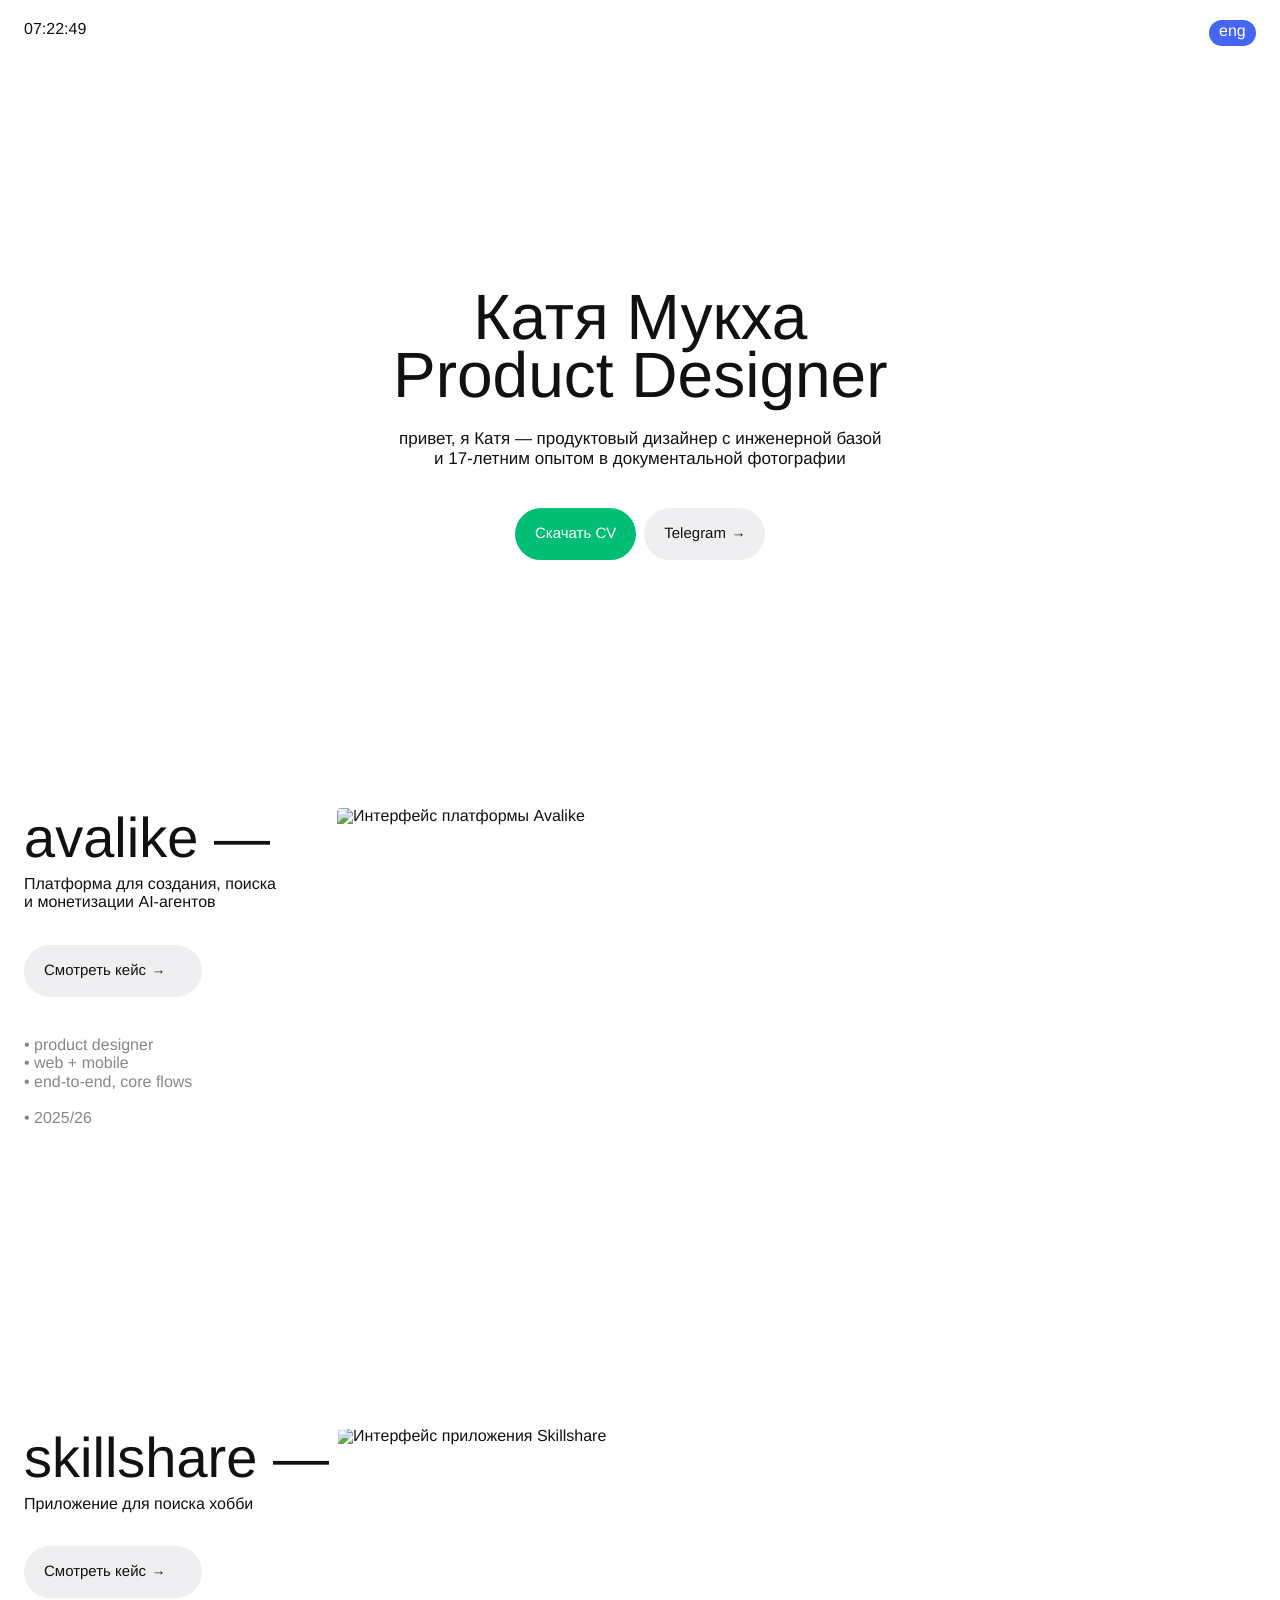
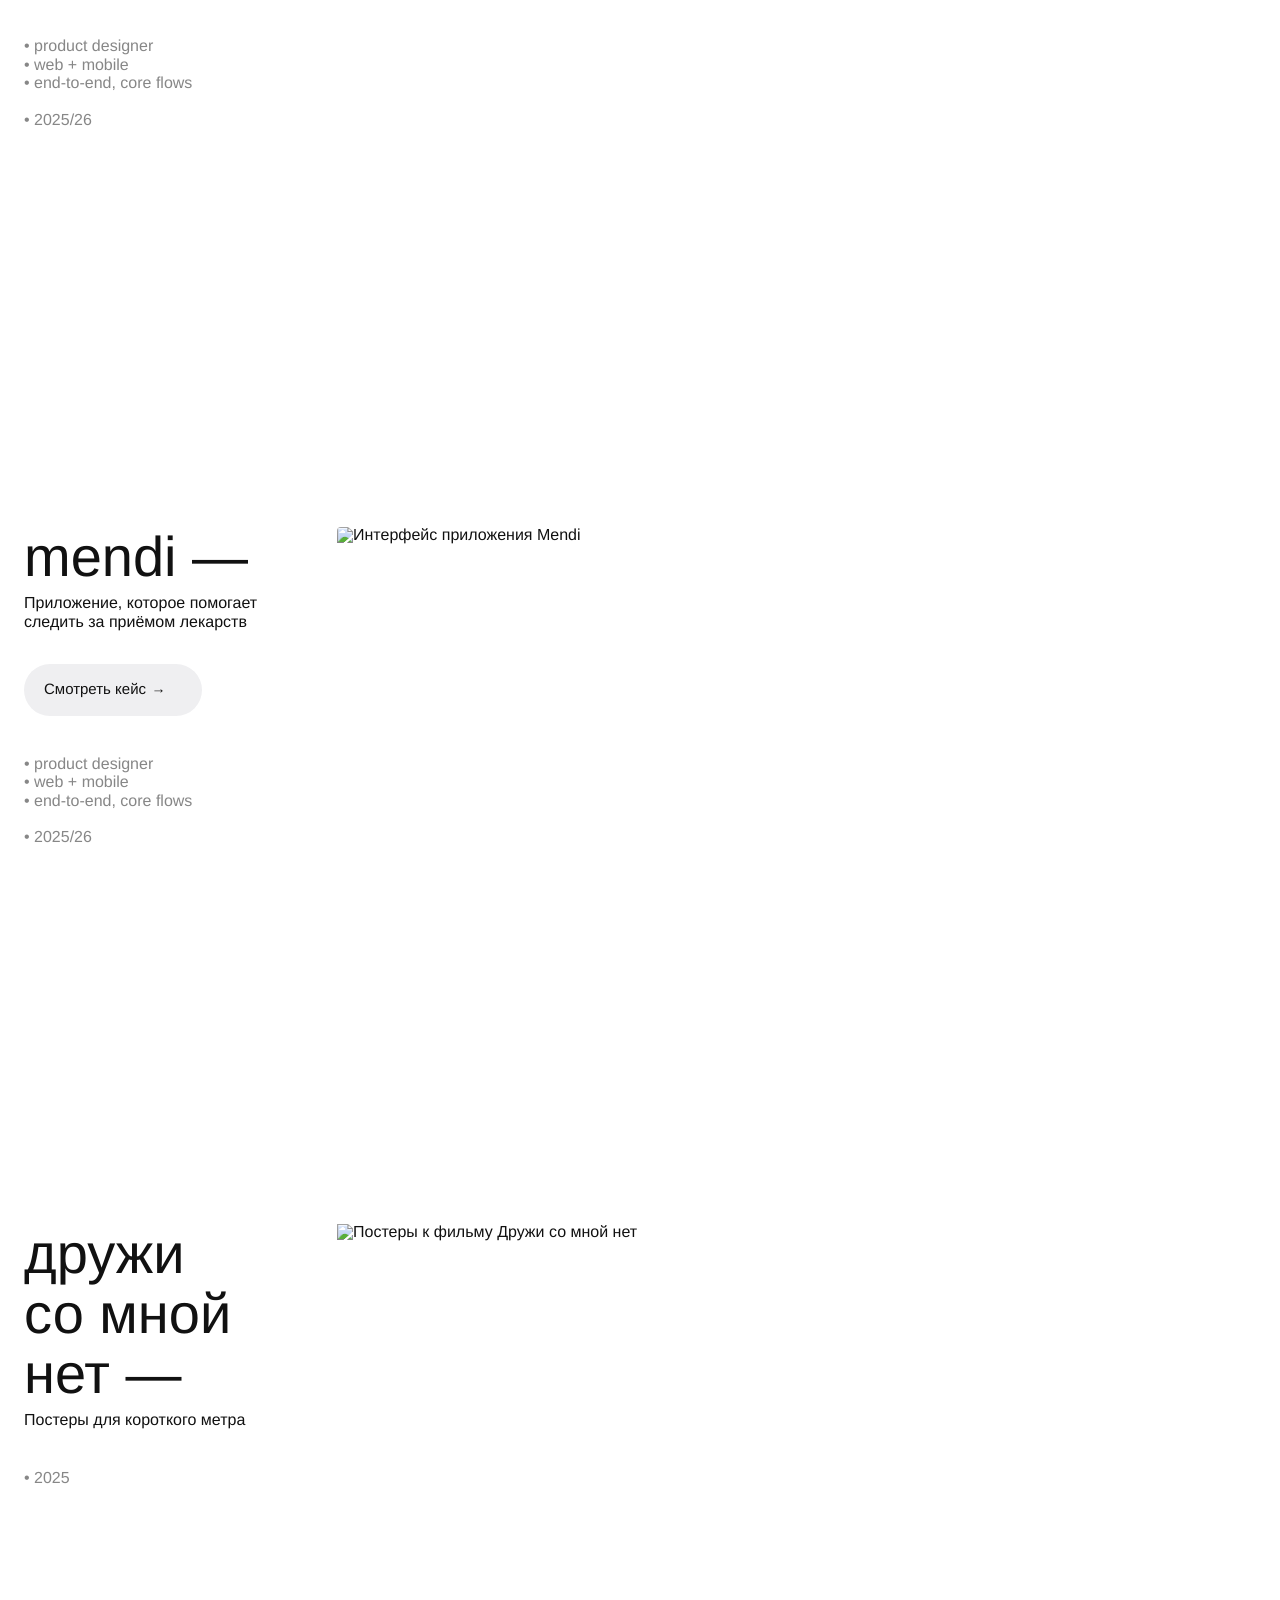
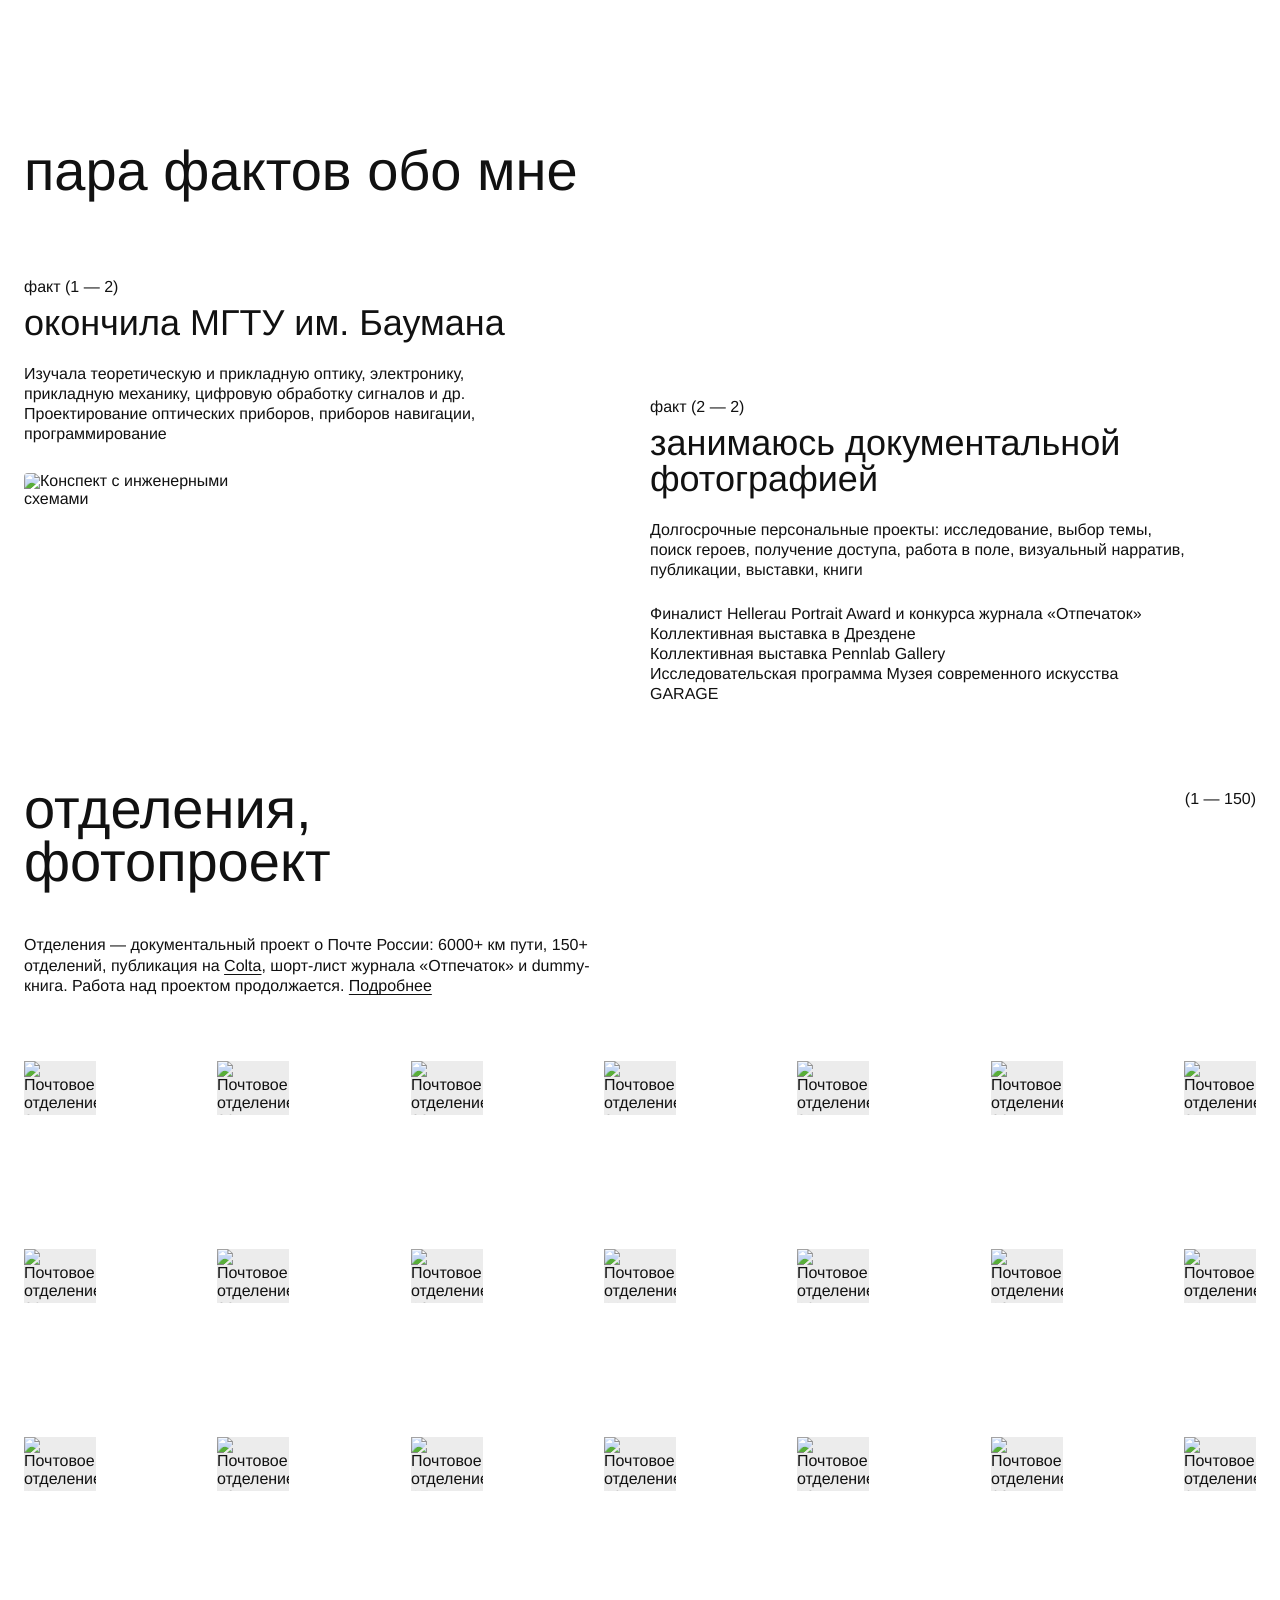
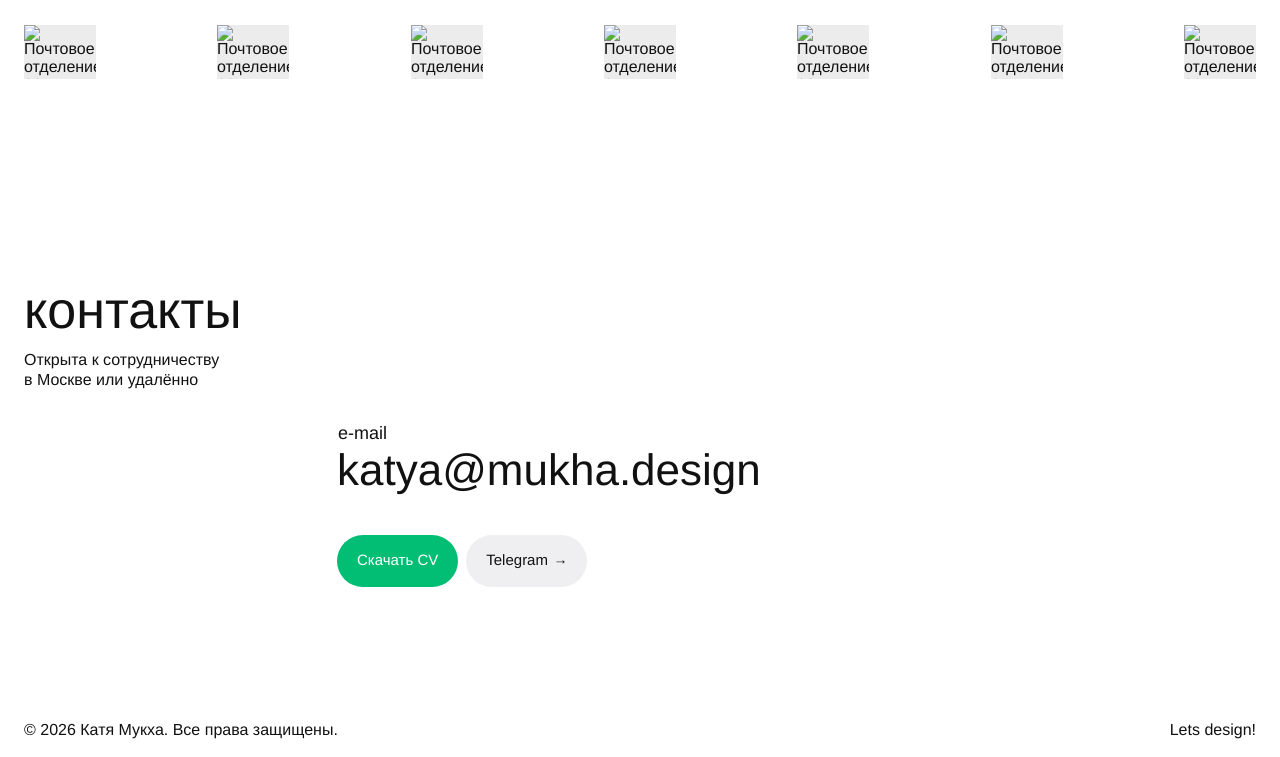
==== commit e7277add: "-" ====
--- a/assets/images/index.html
+++ b/assets/images/index.html
@@ -4139,7 +4139,14 @@
     }
 
 </style>
-</head>
+    <style>
+      .cv-button,
+      .case-preview__button,
+      .telegram-link {
+        font-size: 15px !important;
+      }
+    </style>
+  </head>
 <body>
   <div class="custom-cursor" aria-hidden="true"></div>
   <div class="cursor-text-mask" aria-hidden="true"></div>
